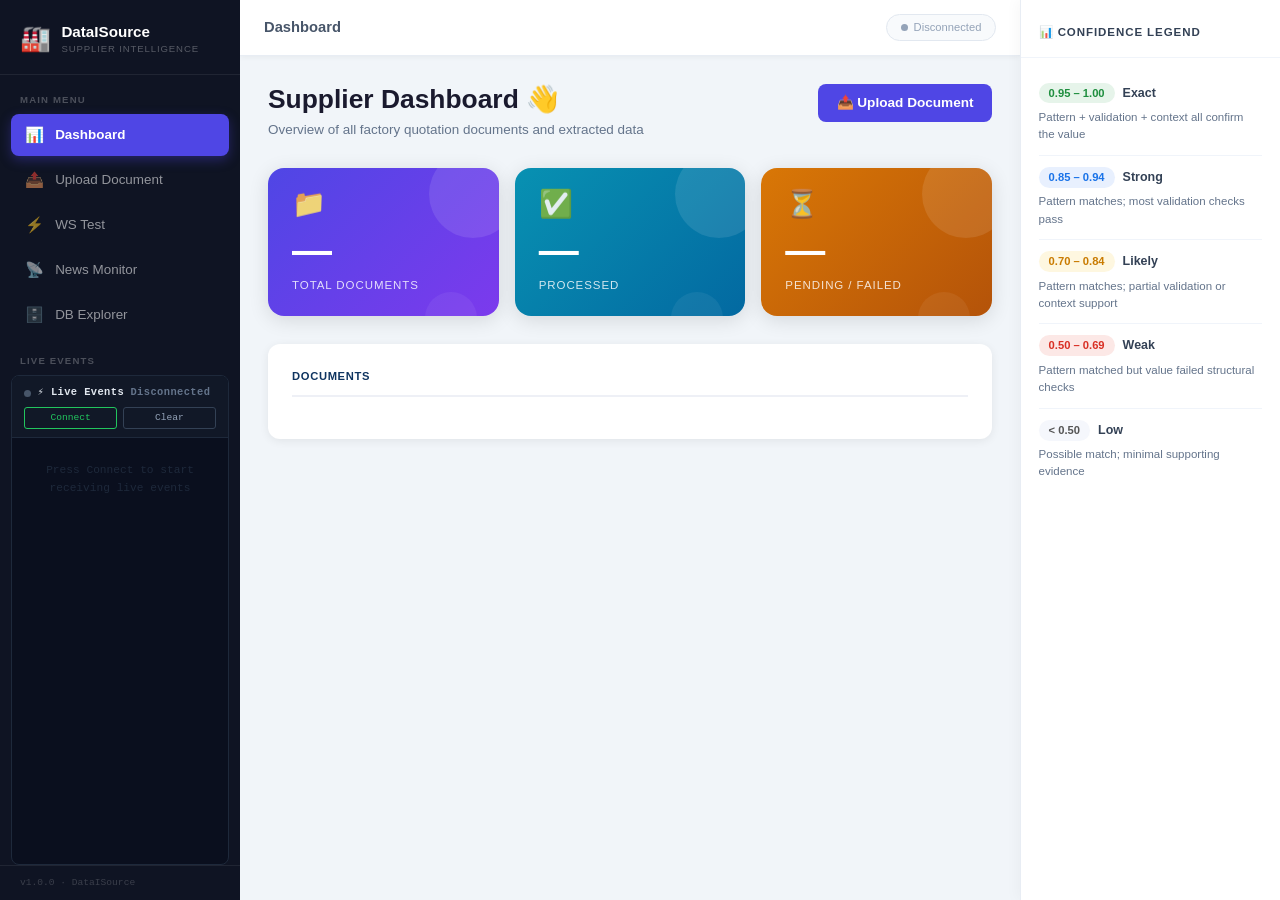
==== static/index.html @ 25caef08 "Initial commit: FastAPI backend platform takehome" ====
<!DOCTYPE html>
<html lang="en">
<head>
  <meta charset="UTF-8">
  <meta name="viewport" content="width=device-width, initial-scale=1.0">
  <title>DataISource — Supplier Intelligence Platform</title>
  <!-- Bootstrap 5 CSS -->
  <link href="https://cdn.jsdelivr.net/npm/bootstrap@5.0.2/dist/css/bootstrap.min.css" rel="stylesheet">
  <!-- App CSS — helpers.css first (defines all CSS variables) -->
  <link rel="stylesheet" href="css/helpers.css">
  <link rel="stylesheet" href="css/toast.css">
  <link rel="stylesheet" href="css/index.css">
  <link rel="stylesheet" href="css/components.css">
  <link rel="stylesheet" href="css/upload.css">
  <link rel="stylesheet" href="css/utilities.css">
</head>
<body>

  <!-- ─── Sidebar ─── -->
  <aside class="app-sidebar" id="appSidebar">

    <div class="sidebar-brand-wrap">
      <a class="sidebar-brand" href="#" onclick="showDashboardView(); return false;">
        <span class="sidebar-brand-icon">🏭</span>
        <div>
          <span class="sidebar-brand-name">DataISource</span>
          <span class="sidebar-brand-sub">Supplier Intelligence</span>
        </div>
      </a>
    </div>

    <div class="sidebar-section-label">Main Menu</div>
    <nav class="sidebar-nav">
      <button class="sidebar-nav-item active" id="navBtnDashboard" onclick="showDashboardView()">
        <span class="nav-item-icon">📊</span>
        <span class="nav-item-label">Dashboard</span>
      </button>
      <button class="sidebar-nav-item" id="navBtnUpload" onclick="showUploadView()">
        <span class="nav-item-icon">📤</span>
        <span class="nav-item-label">Upload Document</span>
      </button>
      <button class="sidebar-nav-item" id="navBtnWsTest" onclick="showWsTestView()">
        <span class="nav-item-icon">⚡</span>
        <span class="nav-item-label">WS Test</span>
      </button>
      <button class="sidebar-nav-item" id="navBtnNews" onclick="showNewsView()">
        <span class="nav-item-icon">📡</span>
        <span class="nav-item-label">News Monitor</span>
      </button>
      <button class="sidebar-nav-item" id="navBtnTables" onclick="showTablesView()">
        <span class="nav-item-icon">🗄️</span>
        <span class="nav-item-label">DB Explorer</span>
      </button>
    </nav>

    <div class="sidebar-section-label">Live Events</div>
    <!-- WS Panel loads here -->
    <div id="wsPanelPartial" class="sidebar-ws-wrap"></div>

    <div class="sidebar-footer">v1.0.0 · DataISource</div>
  </aside>

  <!-- Mobile overlay -->
  <div class="sidebar-overlay" id="sidebarOverlay" onclick="closeSidebar()"></div>

  <!-- ─── Right Sidebar — Confidence Legend ─── -->
  <aside class="right-sidebar" id="rightSidebar">
    <div class="right-sidebar-header">
      <span class="right-sidebar-title">📊 Confidence Legend</span>
    </div>
    <div class="right-sidebar-body">
      <div id="confidenceLegendPartial"></div>
    </div>
  </aside>

  <!-- ─── Main Area ─── -->
  <div class="main-area">

    <!-- Top bar -->
    <header class="top-bar">
      <button class="sidebar-toggle-btn" onclick="toggleSidebar()" aria-label="Toggle sidebar">☰</button>
      <div class="top-bar-brand">
        <span>🏭</span><span>DataISource</span>
      </div>
      <div class="top-bar-title" id="topBarTitle">Dashboard</div>
      <div class="top-bar-actions">
        <span class="ws-status-badge">
          <span class="ws-nav-dot" id="wsNavDot"></span>
          <span class="ws-badge-text" id="wsNavText">Disconnected</span>
        </span>
      </div>
    </header>

    <!-- Page content -->
    <main id="mainContent">
      <div class="content-wrap">
        <div id="dashboardViewPartial"></div>
        <div id="uploadViewPartial"></div>
        <div id="wsTestViewPartial"></div>
        <div id="newsViewPartial"></div>
        <div id="tablesViewPartial"></div>
      </div>
    </main>

  </div>

  <!-- Bootstrap JS -->
  <script src="https://cdn.jsdelivr.net/npm/@popperjs/core@2.9.2/dist/umd/popper.min.js"></script>
  <script src="https://cdn.jsdelivr.net/npm/bootstrap@5.0.2/dist/js/bootstrap.min.js"></script>

  <!-- App Scripts (correct load order) -->
  <script src="js/toast.js"></script>
  <script src="js/constants.js"></script>
  <script src="js/api.js"></script>
  <script src="js/utils.js"></script>
  <script src="js/renderers.js"></script>
  <script src="js/view-switcher.js"></script>
  <script src="js/ws-panel.js"></script>
  <script src="js/ws-test.js"></script>
  <script src="js/upload.js"></script>
  <script src="js/home.js"></script>
  <script src="js/news.js"></script>
  <script src="js/tables.js"></script>
  <script src="js/main.js"></script>
</body>
</html>
---- static/css/helpers.css ----
@charset "UTF-8";
/*
 * ENTERPRISE DESIGN SYSTEM - CSS FOUNDATIONS
 * Single source of truth for design tokens, typography,
 * spacing, colours, shadows, and utility classes.
 *
 * Load order: FIRST (before all other app CSS files)
 */

/* ==========================================================
   1. DESIGN TOKENS - CSS Custom Properties
   ========================================================== */
:root {
  /* --- Primary Brand Palette --- */
  --clr-primary:        #0f3460;
  --clr-primary-dark:   #16213e;
  --clr-primary-light:  #1a4b8a;
  --clr-primary-faint:  #eef3ff;
  --clr-primary-muted:  rgba(15, 52, 96, 0.08);

  /* Legacy aliases (backwards compatibility) */
  --brand:      #0f3460;
  --brand-dark: #16213e;

  /* --- Semantic Colours --- */
  --clr-success:    #1e8e3e;
  --clr-success-bg: #e6f4ea;
  --clr-warning:    #c97b00;
  --clr-warning-bg: #fef7e0;
  --clr-danger:     #d93025;
  --clr-danger-bg:  #fce8e6;
  --clr-info:       #1a73e8;
  --clr-info-bg:    #e8f0fe;
  --clr-neutral:    #555555;
  --clr-neutral-bg: #f0f2f7;

  /* --- Surfaces --- */
  --surface-app:    #f0f2f7;
  --surface-card:   #ffffff;
  --surface-subtle: #f5f7fc;
  --surface-muted:  #fafbfc;
  --surface-active: #eef3ff;

  /* --- Text --- */
  --txt-primary:   #1a1a2e;
  --txt-secondary: #555555;
  --txt-muted:     #888888;
  --txt-hint:      #aaaaaa;
  --txt-faint:     #bbbbbb;

  /* --- Borders --- */
  --border-faint:   #f0f2f7;
  --border-light:   #eef0f6;
  --border-default: #d0d7e0;
  --border-strong:  #c5cfe0;

  /* --- Typography --- */
  --font-sans: -apple-system, BlinkMacSystemFont, "Segoe UI", Roboto, "Helvetica Neue", Arial, sans-serif;
  --font-mono: SFMono-Regular, "SF Mono", Consolas, "Liberation Mono", Menlo, monospace;

  --fz-2xs:  0.65rem;
  --fz-xs:   0.7rem;
  --fz-sm:   0.78rem;
  --fz-md:   0.85rem;
  --fz-base: 1rem;
  --fz-lg:   1.15rem;
  --fz-xl:   1.35rem;
  --fz-2xl:  1.6rem;
  --fz-3xl:  2rem;
  --fz-4xl:  2.4rem;

  --fw-normal:   400;
  --fw-medium:   500;
  --fw-semibold: 600;
  --fw-bold:     700;

  --lh-tight:   1.2;
  --lh-normal:  1.5;
  --lh-relaxed: 1.65;

  --ls-tight:  -0.01em;
  --ls-wide:    0.05em;
  --ls-wider:   0.07em;

  /* --- Spacing Scale (4px base unit) --- */
  --sp-1:  0.25rem;
  --sp-2:  0.5rem;
  --sp-3:  0.75rem;
  --sp-4:  1rem;
  --sp-5:  1.25rem;
  --sp-6:  1.5rem;
  --sp-8:  2rem;
  --sp-10: 2.5rem;
  --sp-12: 3rem;

  /* --- Border Radius --- */
  --radius-xs:   3px;
  --radius-sm:   6px;
  --radius-md:   8px;
  --radius-lg:   12px;
  --radius-xl:   16px;
  --radius-pill: 20px;

  /* --- Box Shadows --- */
  --shadow-xs: 0 1px 3px  rgba(0, 0, 0, 0.05);
  --shadow-sm: 0 2px 6px  rgba(0, 0, 0, 0.06);
  --shadow-md: 0 2px 10px rgba(0, 0, 0, 0.07);
  --shadow-lg: 0 4px 18px rgba(0, 0, 0, 0.12);
  --shadow-xl: 0 8px 32px rgba(0, 0, 0, 0.16);

  /* --- Transitions --- */
  --ease-fast: all 0.12s ease;
  --ease-base: all 0.2s  ease;
  --ease-slow: all 0.3s  ease;

  /* --- Layout Dimensions --- */
  --navbar-h:    56px;
  --footer-h:    44px;
  --sidebar-w:   260px;
  --content-max: 1080px;
}

/* ==========================================================
   2. GLOBAL BASE RESET (supplements Bootstrap Reboot)
   ========================================================== */
*, *::before, *::after { box-sizing: border-box; }

html { scroll-behavior: smooth; }

/* Normalise headings: Bootstrap sets fw:500, we use bold */
h1, h2, h3, h4, h5, h6 {
  font-weight: 700;
  line-height: 1.2;
  color: #1a1a2e;
  margin-top: 0;
}

/* Remove blue focus ring on buttons when not keyboard-navigating */
button:focus:not(:focus-visible) { outline: none; }

/* ==========================================================
   3. TYPOGRAPHY UTILITIES
   ========================================================== */
.text-2xs  { font-size: 0.65rem  !important; }
.text-xs   { font-size: 0.7rem   !important; }
.text-sm   { font-size: 0.78rem  !important; }
.text-md   { font-size: 0.85rem  !important; }
.text-base { font-size: 1rem     !important; }
.text-lg   { font-size: 1.15rem  !important; }
.text-mono { font-family: SFMono-Regular, Consolas, monospace !important; }

.fw-400  { font-weight: 400 !important; }
.fw-500  { font-weight: 500 !important; }
.fw-600  { font-weight: 600 !important; }
.fw-700  { font-weight: 700 !important; }

.text-upper    { text-transform: uppercase   !important; }
.text-left     { text-align: left            !important; }
.text-center   { text-align: center          !important; }
.text-nowrap   { white-space: nowrap         !important; }
.text-truncate {
  overflow: hidden        !important;
  text-overflow: ellipsis !important;
  white-space: nowrap     !important;
}
.text-break-all { word-break: break-all !important; }

/* ==========================================================
   4. COLOUR UTILITIES
   ========================================================== */
.text-brand   { color: #0f3460 !important; }
.text-muted   { color: #888888 !important; }
.text-subtle  { color: #555555 !important; }
.text-hint    { color: #aaaaaa !important; }
.text-faint   { color: #bbbbbb !important; }
.text-success { color: #1e8e3e !important; }
.text-danger  { color: #d93025 !important; }
.text-warning { color: #c97b00 !important; }
.text-info    { color: #1a73e8 !important; }

/* ==========================================================
   5. FLEXBOX LAYOUT UTILITIES
   ========================================================== */
.flex         { display: flex !important; }
.flex-col     { display: flex !important; flex-direction: column !important; }
.flex-center  { display: flex !important; align-items: center !important; }
.flex-between {
  display: flex !important;
  align-items: center !important;
  justify-content: space-between !important;
}
.flex-wrap     { flex-wrap: wrap   !important; }
.flex-1        { flex: 1           !important; }
.flex-shrink-0 { flex-shrink: 0   !important; }

.gap-xs { gap: 0.25rem !important; }
.gap-sm { gap: 0.5rem  !important; }
.gap-md { gap: 0.75rem !important; }
.gap-lg { gap: 1rem    !important; }

/* ==========================================================
   6. SPACING UTILITIES
   ========================================================== */
.mt-xs { margin-top: 0.25rem !important; }
.mt-sm { margin-top: 0.5rem  !important; }
.mt-md { margin-top: 1rem    !important; }
.mt-lg { margin-top: 1.5rem  !important; }

.mb-xs { margin-bottom: 0.25rem !important; }
.mb-sm { margin-bottom: 0.5rem  !important; }
.mb-md { margin-bottom: 1rem    !important; }
.mb-0  { margin-bottom: 0       !important; }

.p-0 { padding: 0 !important; }

/* ==========================================================
   7. DISPLAY & DIMENSION UTILITIES
   ========================================================== */
.hidden          { display: none    !important; }
.block           { display: block   !important; }
.inline          { display: inline  !important; }
.w-full          { width: 100%      !important; }
.w-auto          { width: auto      !important; }
.overflow-hidden { overflow: hidden !important; }
.cursor-pointer  { cursor: pointer  !important; }
---- static/css/toast.css ----
/*
 * TOAST NOTIFICATIONS
 *
 * Bootstrap 5 ships its own .toast component that sets opacity:0 and
 * display:none on ALL .toast elements.  We override those rules here
 * with higher specificity + !important so our notifications always show.
 *
 * Class names deliberately match the original utils.js so browser-cached
 * versions of that file continue to work without any rename needed.
 */

/* ── Container ─────────────────────────────────────────── */
.toast-container {
  position: fixed !important;
  bottom: 1.5rem !important;
  right:  1.5rem !important;
  z-index: 99999 !important;
  display: flex !important;
  flex-direction: column;
  gap: 0.5rem;
  max-width: 380px;
  width: calc(100vw - 3rem);
  pointer-events: none;
}

/* ── Override Bootstrap's .toast hiding rules ──────────── */
/*  Bootstrap: .toast { opacity:0 }
    Bootstrap: .toast:not(.showing):not(.show) { display:none }
    Both are beaten here with specificity + !important           */
.toast-container > .toast {
  display: flex !important;
  opacity: 1 !important;
  visibility: visible !important;
}

/* ── Base toast styling ─────────────────────────────────── */
.toast-container .toast {
  align-items: flex-start;
  gap: 0.6rem;
  padding: 0.8rem 1rem;
  border-radius: 10px !important;
  background: #ffffff !important;
  box-shadow: 0 4px 24px rgba(0,0,0,0.16), 0 0 0 1px rgba(0,0,0,0.07) !important;
  font-size: 0.84rem;
  line-height: 1.45;
  color: #1a1a2e;
  pointer-events: all;
  width: auto !important;
  max-width: 100% !important;
  border: none !important;
  animation: app-toast-in 0.22s ease forwards;
}
.toast-container .toast.removing {
  animation: app-toast-out 0.22s ease forwards !important;
  opacity: 0 !important;
}

/* ── Variants ───────────────────────────────────────────── */
.toast-container .toast.info    { border-left: 3px solid #1a73e8 !important; }
.toast-container .toast.success { border-left: 3px solid #1e8e3e !important; }
.toast-container .toast.error   { border-left: 3px solid #d93025 !important; }
.toast-container .toast.confirm {
  border-left: 3px solid #c97b00 !important;
  flex-direction: column;
}

/* ── Icon ───────────────────────────────────────────────── */
.toast-icon {
  font-size: 0.95rem;
  flex-shrink: 0;
  margin-top: 2px;
  font-weight: 700;
}
.toast.info    .toast-icon { color: #1a73e8; }
.toast.success .toast-icon { color: #1e8e3e; }
.toast.error   .toast-icon { color: #d93025; }
.toast.confirm .toast-icon { color: #c97b00; }

/* ── Message ────────────────────────────────────────────── */
.toast-msg { flex: 1; }

/* ── Close button ───────────────────────────────────────── */
.toast-close {
  background: none;
  border: none;
  cursor: pointer;
  color: #aaaaaa;
  padding: 0;
  font-size: 0.75rem;
  line-height: 1;
  flex-shrink: 0;
  transition: color 0.15s;
}
.toast-close:hover { color: #555555; }

/* ── Confirm layout ─────────────────────────────────────── */
.toast-top {
  display: flex;
  align-items: flex-start;
  gap: 0.6rem;
}
.toast-actions {
  display: flex;
  justify-content: flex-end;
  gap: 0.5rem;
  margin-top: 0.7rem;
}
.toast-btn {
  padding: 0.3rem 0.9rem;
  border-radius: 6px;
  font-size: 0.78rem;
  font-weight: 600;
  cursor: pointer;
  border: none;
  transition: all 0.15s;
}
.toast-btn-cancel        { background: #f0f2f7; color: #555555; }
.toast-btn-cancel:hover  { background: #dde1ea; }
.toast-btn-confirm       { background: #d93025; color: #ffffff; }
.toast-btn-confirm:hover { background: #b52419; }

/* ── Animations ─────────────────────────────────────────── */
@keyframes app-toast-in {
  from { opacity: 0; transform: translateY(14px); }
  to   { opacity: 1; transform: translateY(0);    }
}
@keyframes app-toast-out {
  from { opacity: 1; transform: translateY(0);    }
  to   { opacity: 0; transform: translateY(8px);  }
}
---- static/css/index.css ----
/*
 * ══════════════════════════════════════════════════════════════
 *  APP LAYOUT — Sidebar, Top-bar, Main area, Stats, Table, Detail
 *
 *  Depends on: helpers.css (CSS variables must be loaded first)
 * ══════════════════════════════════════════════════════════════
 */

/* ────────────────────────────────────────────────────────────
   1. BASE
──────────────────────────────────────────────────────────── */
body {
  font-family: var(--font-sans, -apple-system, BlinkMacSystemFont, "Segoe UI", Roboto, Arial, sans-serif);
  background: #f1f5f9;
  color: var(--txt-primary, #1a1a2e);
  min-height: 100vh;
  margin: 0;
  overflow-x: hidden;
}

/* ────────────────────────────────────────────────────────────
   2. SIDEBAR
──────────────────────────────────────────────────────────── */
.app-sidebar {
  position: fixed;
  top: 0; left: 0; bottom: 0;
  width: 240px;
  background: #0f1423;
  display: flex;
  flex-direction: column;
  z-index: 1040;
  transition: transform 0.3s cubic-bezier(0.4, 0, 0.2, 1);
  overflow: hidden;
}

/* Brand */
.sidebar-brand-wrap {
  padding: 1.35rem 1.25rem 1.1rem;
  border-bottom: 1px solid rgba(255,255,255,0.07);
  flex-shrink: 0;
}
.sidebar-brand {
  display: flex; align-items: center; gap: 0.65rem;
  text-decoration: none;
}
.sidebar-brand-icon { font-size: 1.55rem; line-height: 1; }
.sidebar-brand-name { font-size: 0.95rem; font-weight: 700; color: #fff; display: block; line-height: 1.3; }
.sidebar-brand-sub  { font-size: 0.6rem; color: rgba(255,255,255,0.3); text-transform: uppercase; letter-spacing: 0.09em; display: block; margin-top: 1px; }

/* Section labels */
.sidebar-section-label {
  font-size: 0.6rem; font-weight: 700; letter-spacing: 0.12em;
  color: rgba(255,255,255,0.25); text-transform: uppercase;
  padding: 1.1rem 1.25rem 0.4rem;
  flex-shrink: 0;
}

/* Nav */
.sidebar-nav {
  display: flex; flex-direction: column; gap: 0.15rem;
  padding: 0 0.7rem;
  flex-shrink: 0;
}

.sidebar-nav-item {
  display: flex; align-items: center; gap: 0.7rem;
  width: 100%; padding: 0.62rem 0.85rem;
  background: transparent; border: none;
  border-radius: 8px; cursor: pointer;
  font-size: 0.84rem; font-weight: 500; color: rgba(255,255,255,0.55);
  transition: all 0.15s ease;
  text-align: left; white-space: nowrap;
}
.sidebar-nav-item:hover { background: rgba(255,255,255,0.07); color: rgba(255,255,255,0.9); }
.sidebar-nav-item.active {
  background: #4f46e5;
  color: #fff; font-weight: 600;
  box-shadow: 0 4px 12px rgba(79,70,229,0.35);
}
.sidebar-nav-item.active:hover { background: #4338ca; }

.nav-item-icon  { font-size: 0.95rem; flex-shrink: 0; width: 1.2rem; text-align: center; }
.nav-item-label { flex: 1; }

/* WS section wrapper */
.sidebar-ws-wrap {
  flex: 1;
  display: flex; flex-direction: column;
  min-height: 0;
  overflow: hidden;
  padding: 0 0.7rem;
}

/* Sidebar version footer */
.sidebar-footer {
  padding: 0.6rem 1.25rem;
  border-top: 1px solid rgba(255,255,255,0.07);
  flex-shrink: 0;
  font-size: 0.6rem; color: rgba(255,255,255,0.18);
  font-family: var(--font-mono, monospace);
}

/* ────────────────────────────────────────────────────────────
   3. RIGHT SIDEBAR — Confidence Legend
──────────────────────────────────────────────────────────── */
.right-sidebar {
  position: fixed;
  top: 0; right: 0; bottom: 0;
  width: 260px;
  background: #ffffff;
  border-left: 1px solid #e8edf4;
  box-shadow: -2px 0 14px rgba(0,0,0,0.04);
  display: flex; flex-direction: column;
  z-index: 1030;
  overflow: hidden;
}

.right-sidebar-header {
  padding: 1.2rem 1.1rem 0.85rem;
  border-bottom: 1px solid #f0f4fa;
  flex-shrink: 0;
}
.right-sidebar-title {
  font-size: 0.72rem; font-weight: 700; letter-spacing: 0.08em;
  text-transform: uppercase; color: #334155;
}

.right-sidebar-body {
  flex: 1; overflow-y: auto;
  padding: 0.85rem 1.1rem;
}

/* Scrollbar styling for right sidebar */
.right-sidebar-body::-webkit-scrollbar { width: 4px; }
.right-sidebar-body::-webkit-scrollbar-track { background: transparent; }
.right-sidebar-body::-webkit-scrollbar-thumb { background: #e2e8f0; border-radius: 4px; }

/* ────────────────────────────────────────────────────────────
   3b. MOBILE SIDEBAR OVERLAY
──────────────────────────────────────────────────────────── */
.sidebar-overlay {
  display: none;
  position: fixed; inset: 0;
  background: rgba(0,0,0,0.5);
  z-index: 1039;
  backdrop-filter: blur(2px);
}
.sidebar-overlay.active { display: block; }

/* ────────────────────────────────────────────────────────────
   4. MAIN AREA
──────────────────────────────────────────────────────────── */
.main-area {
  margin-left: 240px;
  margin-right: 260px;
  min-height: 100vh;
  display: flex; flex-direction: column;
  transition: margin-left 0.3s cubic-bezier(0.4, 0, 0.2, 1),
              margin-right 0.3s cubic-bezier(0.4, 0, 0.2, 1);
}

/* ────────────────────────────────────────────────────────────
   5. TOP BAR
──────────────────────────────────────────────────────────── */
.top-bar {
  position: sticky; top: 0;
  height: 56px;
  background: #ffffff;
  border-bottom: 1px solid #e8edf4;
  display: flex; align-items: center;
  padding: 0 1.5rem; gap: 1rem;
  z-index: 100;
  box-shadow: 0 1px 6px rgba(0,0,0,0.05);
  flex-shrink: 0;
}

.sidebar-toggle-btn {
  background: none; border: none; cursor: pointer;
  font-size: 1.15rem; color: #64748b;
  padding: 0.3rem 0.4rem; border-radius: 6px;
  transition: background 0.15s; line-height: 1;
  display: none; align-items: center;
}
.sidebar-toggle-btn:hover { background: #f1f5f9; }

.top-bar-brand {
  display: none;
  align-items: center; gap: 0.45rem;
  font-weight: 700; color: #0f3460; font-size: 1rem;
}

.top-bar-title {
  font-size: 0.92rem; font-weight: 600; color: #475569;
}

.top-bar-actions { margin-left: auto; display: flex; align-items: center; gap: 0.75rem; }

.ws-status-badge {
  display: inline-flex; align-items: center; gap: 0.35rem;
  padding: 0.28rem 0.85rem;
  background: #f8fafc; border: 1px solid #e2e8f0;
  border-radius: 20px; white-space: nowrap;
}
.ws-badge-text { font-size: 0.7rem; color: #94a3b8; text-transform: capitalize; }

.ws-nav-dot {
  width: 7px; height: 7px; border-radius: 50%;
  background: #94a3b8; flex-shrink: 0;
  transition: background 0.2s ease;
}
.ws-nav-dot.connected  { background: #22c55e; box-shadow: 0 0 5px rgba(34,197,94,0.6); }
.ws-nav-dot.connecting { background: #f59e0b; animation: ws-pulse 1s infinite; }

/* ────────────────────────────────────────────────────────────
   6. PAGE CONTENT
──────────────────────────────────────────────────────────── */
#mainContent {
  flex: 1;
  padding: 1.75rem;
}
.content-wrap { max-width: 1080px; margin: 0 auto; }

/* ────────────────────────────────────────────────────────────
   7. PAGE GREETING (dashboard header)
──────────────────────────────────────────────────────────── */
.page-greeting {
  display: flex; align-items: flex-start; justify-content: space-between;
  flex-wrap: wrap; gap: 1rem;
  margin-bottom: 1.75rem;
}
.greeting-title {
  font-size: 1.65rem; font-weight: 700; color: #1a1a2e;
  margin: 0 0 0.25rem; line-height: 1.2;
}
.greeting-sub {
  font-size: 0.84rem; color: #64748b; margin: 0;
}

/* ────────────────────────────────────────────────────────────
   8. STATS ROW — Gradient cards
──────────────────────────────────────────────────────────── */
.stats-row {
  display: grid;
  grid-template-columns: repeat(3, 1fr);
  gap: 1rem;
  margin-bottom: 1.75rem;
}

.stat-card {
  border-radius: 16px;
  padding: 1.4rem 1.5rem;
  color: #fff;
  position: relative; overflow: hidden;
  box-shadow: 0 4px 20px rgba(0,0,0,0.12);
  transition: transform 0.2s ease, box-shadow 0.2s ease;
}
.stat-card:hover { transform: translateY(-3px); box-shadow: 0 8px 28px rgba(0,0,0,0.18); }

/* Decorative circles */
.stat-card::after {
  content: '';
  position: absolute; top: -18px; right: -18px;
  width: 88px; height: 88px;
  background: rgba(255,255,255,0.1);
  border-radius: 50%;
}
.stat-card::before {
  content: '';
  position: absolute; bottom: -28px; right: 22px;
  width: 52px; height: 52px;
  background: rgba(255,255,255,0.06);
  border-radius: 50%;
}

.stat-card-total     { background: linear-gradient(135deg, #4f46e5 0%, #7c3aed 100%); }
.stat-card-processed { background: linear-gradient(135deg, #0891b2 0%, #0369a1 100%); }
.stat-card-pending   { background: linear-gradient(135deg, #d97706 0%, #b45309 100%); }

.stat-icon-row {
  display: flex; align-items: center; justify-content: space-between;
  margin-bottom: 0.8rem;
}
.stat-icon { font-size: 1.7rem; line-height: 1; opacity: 0.9; }

.stat-value {
  font-size: 2.5rem; font-weight: 700; line-height: 1;
  margin: 0 0 0.4rem;
  position: relative; z-index: 1;
}
.stat-label {
  font-size: 0.72rem; opacity: 0.82;
  text-transform: uppercase; letter-spacing: 0.08em;
  position: relative; z-index: 1;
}

/* ────────────────────────────────────────────────────────────
   9. PAGE HEADER (upload view / generic)
──────────────────────────────────────────────────────────── */
.page-header {
  background: var(--surface-card, #ffffff);
  border-radius: var(--radius-lg, 12px);
  box-shadow: var(--shadow-md, 0 2px 10px rgba(0,0,0,0.07));
  border-left: 4px solid #4f46e5;
  padding: 1.1rem 1.4rem;
  margin-bottom: 1.5rem;
  display: flex; align-items: center; justify-content: space-between;
  gap: var(--sp-4, 1rem); flex-wrap: wrap;
}
.page-header-info { flex: 1; min-width: 0; }
.page-title {
  font-size: 1.35rem !important; font-weight: 700 !important;
  color: #0f3460 !important; margin: 0 0 .15rem !important;
  line-height: 1.2; display: block;
}
.page-subtitle {
  font-size: var(--fz-md, 0.85rem); color: var(--txt-muted, #888888); margin: 0;
}

/* Page header CTA buttons */
.btn-primary-action {
  display: inline-flex; align-items: center; gap: var(--sp-1, 0.25rem);
  background: #4f46e5; color: #fff;
  border: none; border-radius: var(--radius-md, 8px); padding: .55rem 1.15rem;
  font-size: var(--fz-md, 0.85rem); font-weight: var(--fw-semibold, 600); cursor: pointer;
  transition: background 0.2s ease; white-space: nowrap; flex-shrink: 0;
}
.btn-primary-action:hover { background: #4338ca; }

.btn-outline-action {
  display: inline-flex; align-items: center; gap: var(--sp-1, 0.25rem);
  background: transparent; color: var(--clr-primary, #0f3460);
  border: 1.5px solid var(--clr-primary, #0f3460); border-radius: var(--radius-md, 8px); padding: .55rem 1.15rem;
  font-size: var(--fz-md, 0.85rem); font-weight: var(--fw-semibold, 600); cursor: pointer;
  transition: all 0.2s ease; white-space: nowrap; flex-shrink: 0;
}
.btn-outline-action:hover { background: var(--clr-primary, #0f3460); color: #fff; }

/* ────────────────────────────────────────────────────────────
   10. DOCUMENTS TABLE
──────────────────────────────────────────────────────────── */
.doc-table {
  width: 100%; border-collapse: collapse; font-size: var(--fz-md, 0.85rem);
}
.doc-table th {
  text-align: left; font-size: var(--fz-xs, 0.7rem); text-transform: uppercase;
  letter-spacing: var(--ls-wide, 0.05em); color: var(--txt-muted, #888888);
  padding: .7rem 1.1rem; border-bottom: 2px solid var(--border-light, #eef0f6);
  background: var(--surface-muted, #fafbfc); white-space: nowrap;
}
.doc-table td {
  padding: .75rem 1.1rem; border-bottom: 1px solid var(--border-faint, #f0f2f7); vertical-align: middle;
}
.doc-table tr:last-child td   { border-bottom: none; }
.doc-table tbody tr           { cursor: pointer; transition: background 0.12s ease; }
.doc-table tbody tr:hover     { background: var(--surface-subtle, #f5f7fc); }
.doc-table tbody tr.active    { background: #eef3ff; }
.doc-table .col-file          { font-weight: var(--fw-semibold, 600); color: var(--txt-primary, #1a1a2e); max-width: 280px; }
.doc-table .col-file span     { display: block; overflow: hidden; text-overflow: ellipsis; white-space: nowrap; }
.doc-table .col-date          { color: var(--txt-muted, #888888); font-size: var(--fz-sm, 0.78rem); white-space: nowrap; }
.doc-table .col-actions       { white-space: nowrap; }
.doc-table .col-actions button{ margin-left: var(--sp-1, 0.25rem); }

@media (max-width: 576px) {
  .doc-table .col-date,
  .doc-table th:nth-child(4) { display: none; }
}

/* ────────────────────────────────────────────────────────────
   11. EMPTY STATE
──────────────────────────────────────────────────────────── */
.empty-state {
  text-align: center; padding: 4rem 1rem;
  color: var(--txt-faint, #bbbbbb); font-size: var(--fz-md, 0.85rem);
}
.empty-state .empty-icon {
  font-size: 3rem; margin-bottom: var(--sp-3, 0.75rem); display: block;
}
.link {
  color: var(--clr-primary, #0f3460); cursor: pointer; text-decoration: underline;
  transition: color 0.12s ease;
}
.link:hover { color: var(--clr-primary-dark, #16213e); }

/* ────────────────────────────────────────────────────────────
   12. ACTION ICON BUTTONS
──────────────────────────────────────────────────────────── */
.btn-icon {
  background: none; border: none; cursor: pointer;
  padding: .3rem .45rem; border-radius: var(--radius-sm, 6px);
  font-size: .9rem; transition: background 0.12s ease; color: var(--txt-secondary, #555555);
}
.btn-icon:hover          { background: var(--border-faint, #f0f2f7); }
.btn-icon.btn-view:hover { background: var(--clr-info-bg, #e8f0fe);   color: var(--clr-info, #1a73e8); }
.btn-icon.btn-del:hover  { background: var(--clr-danger-bg, #fce8e6); color: var(--clr-danger, #d93025); }

/* ────────────────────────────────────────────────────────────
   13. DETAIL PANEL
──────────────────────────────────────────────────────────── */
#detailPanel-dashboard { border-top: 3px solid #4f46e5 !important; }

.detail-close {
  background: none; border: none; cursor: pointer;
  font-size: .9rem; color: var(--txt-muted, #888888); padding: .2rem var(--sp-2, 0.5rem);
  border-radius: var(--radius-sm, 6px); transition: background 0.12s ease;
}
.detail-close:hover { background: var(--border-faint, #f0f2f7); color: var(--txt-primary, #1a1a2e); }

.detail-section-title {
  font-size: var(--fz-xs, 0.7rem); font-weight: var(--fw-bold, 700); text-transform: uppercase;
  letter-spacing: var(--ls-wide, 0.05em); color: var(--clr-primary, #0f3460);
  margin: 1.2rem 0 .6rem; padding-bottom: .4rem;
  border-bottom: 1px solid var(--border-light, #eef0f6);
}
.detail-section-title:first-of-type { margin-top: 0; }

/* ────────────────────────────────────────────────────────────
   14. KEYFRAMES
──────────────────────────────────────────────────────────── */
@keyframes ws-pulse { 0%,100%{opacity:1} 50%{opacity:.4} }

/* ────────────────────────────────────────────────────────────
   15. RESPONSIVE
──────────────────────────────────────────────────────────── */
@media (max-width: 768px) {
  .app-sidebar        { transform: translateX(-240px); }
  .app-sidebar.mobile-open { transform: translateX(0); }
  .sidebar-toggle-btn { display: inline-flex; }
  .top-bar-brand      { display: flex; }
  .top-bar-title      { display: none; }
  #mainContent        { padding: 1rem; }
  .page-greeting      { margin-bottom: 1.25rem; }
  .greeting-title     { font-size: 1.3rem; }
}

@media (max-width: 1100px) {
  .right-sidebar { display: none; }
  .main-area     { margin-right: 0; }
}

@media (max-width: 576px) {
  .stats-row { grid-template-columns: 1fr; }
}

/* When WS Test view is active, hide the legend sidebar (irrelevant there) */
body.view-ws-test .right-sidebar { display: none; }
body.view-ws-test .main-area     { margin-right: 0; }
---- static/css/components.css ----
/*
 * ══════════════════════════════════════════════════════════════
 *  COMPONENT LIBRARY — Reusable UI Components
 *
 *  Includes: cards, buttons, badges, meta-grid, keywords,
 *  commercial notes, upload zone, WS panel, confidence legend.
 *
 *  Depends on: helpers.css (CSS variables must be defined first)
 * ══════════════════════════════════════════════════════════════
 */

/* ────────────────────────────────────────────────────────────
   1. CARDS
   Note: .card and .card-title are used by JS renderers
   (buildEntityCards, renderDoc etc.) — do NOT rename.
──────────────────────────────────────────────────────────── */
.card {
  background: var(--surface-card, #ffffff) !important;
  border-radius: var(--radius-lg, 12px) !important;
  box-shadow: var(--shadow-md, 0 2px 10px rgba(0,0,0,0.07)) !important;
  border: none !important;
  padding: var(--sp-6, 1.5rem);
  margin-bottom: var(--sp-6, 1.5rem);
}
.card-title {
  font-size: var(--fz-xs, 0.7rem);
  font-weight: var(--fw-bold, 700);
  text-transform: uppercase;
  letter-spacing: .06em;
  color: var(--clr-primary, #0f3460);
  border-bottom: 2px solid var(--border-light, #eef0f6);
  padding-bottom: .65rem;
  margin-bottom: 1.1rem;
  display: flex; align-items: center; gap: var(--sp-2, 0.5rem);
}
.card-title .count {
  font-size: var(--fz-sm); font-weight: var(--fw-medium);
  color: var(--txt-muted); text-transform: none; letter-spacing: 0;
}

/* Section count badge (inline in card-title) */
.count {
  font-size: var(--fz-sm); color: var(--txt-muted);
  font-weight: var(--fw-medium);
}

/* ────────────────────────────────────────────────────────────
   2. BUTTONS
──────────────────────────────────────────────────────────── */

/* Primary full-width button (upload form) */
.btn {
  display: block;
  margin-top: var(--sp-4, 1rem); width: 100%;
  padding: .85rem; background: var(--clr-primary, #0f3460); color: #fff;
  border: none; border-radius: var(--radius-md, 8px); font-size: var(--fz-base, 1rem);
  font-weight: var(--fw-semibold, 600); cursor: pointer; transition: background var(--ease-base, all 0.2s ease);
  text-align: center; line-height: 1.4;
}
.btn:hover:not(:disabled) { background: var(--clr-primary-dark, #16213e); }
.btn:disabled { background: var(--border-default, #d0d7e0); color: var(--txt-muted, #888888); cursor: not-allowed; }

/* Danger / destructive (outline style) */
.btn-danger {
  margin-top: 0; width: auto; padding: .38rem .9rem;
  background: var(--surface-card); color: var(--clr-danger);
  border: 1.5px solid var(--clr-danger); border-radius: var(--radius-md);
  font-size: var(--fz-sm); font-weight: var(--fw-semibold); cursor: pointer;
  transition: var(--ease-base);
}
.btn-danger:hover { background: var(--clr-danger); color: #fff; }

/* Outline variant (shared) */
.btn-outline {
  padding: .45rem var(--sp-4);
  border: 1.5px solid var(--clr-primary); color: var(--clr-primary);
  border-radius: var(--radius-md); font-size: var(--fz-md); font-weight: var(--fw-semibold);
  cursor: pointer; background: transparent; transition: var(--ease-base);
  text-decoration: none; display: inline-flex; align-items: center; gap: var(--sp-1);
}
.btn-outline:hover { background: var(--clr-primary); color: #fff; }

/* Small filled button */
.btn-sm {
  padding: .45rem var(--sp-4); background: var(--clr-primary); color: #fff;
  border: none; border-radius: var(--radius-md); font-size: var(--fz-md);
  font-weight: var(--fw-semibold); cursor: pointer; transition: background var(--ease-base);
  text-decoration: none; display: inline-flex; align-items: center; gap: var(--sp-1);
}
.btn-sm:hover { background: var(--clr-primary-dark); }

/* ────────────────────────────────────────────────────────────
   3. BADGES
   Used by typeBadge() in utils.js — do NOT rename.
──────────────────────────────────────────────────────────── */
.badge {
  display: inline-block; padding: 3px 10px;
  border-radius: var(--radius-pill, 20px); font-size: var(--fz-xs, 0.7rem); font-weight: var(--fw-semibold, 600);
  line-height: 1.4;
}
.badge-blue   { background: var(--clr-info-bg, #e8f0fe);    color: var(--clr-info, #1a73e8); }
.badge-green  { background: var(--clr-success-bg, #e6f4ea); color: var(--clr-success, #1e8e3e); }
.badge-yellow { background: var(--clr-warning-bg, #fef7e0); color: var(--clr-warning, #c97b00); }
.badge-red    { background: var(--clr-danger-bg, #fce8e6);  color: var(--clr-danger, #d93025); }
.badge-gray   { background: var(--surface-subtle, #f5f7fc); color: var(--txt-secondary, #555555); }

/* Pill tag (view labels) */
.pill {
  font-size: var(--fz-xs); font-weight: var(--fw-semibold);
  background: var(--clr-primary); color: #fff;
  padding: 3px 10px; border-radius: var(--radius-pill);
}

/* ────────────────────────────────────────────────────────────
   4. META GRID
   Used by metaItem() in utils.js — do NOT rename.
──────────────────────────────────────────────────────────── */
.meta-grid {
  display: grid;
  grid-template-columns: repeat(auto-fill, minmax(210px, 1fr));
  gap: var(--sp-3);
}
.meta-item {
  background: var(--surface-subtle, #f5f7fc); border-radius: var(--radius-md, 8px); padding: .7rem var(--sp-4, 1rem);
  border: 1px solid var(--border-faint, #f0f2f7);
}
.meta-item label {
  display: block; font-size: var(--fz-xs, 0.7rem); text-transform: uppercase;
  letter-spacing: var(--ls-wide, 0.05em); color: var(--txt-muted, #888888); margin-bottom: 4px;
}
.meta-item .val {
  font-size: var(--fz-md, 0.85rem); font-weight: var(--fw-semibold, 600);
  color: var(--txt-primary, #1a1a2e); word-break: break-all;
}
.meta-item .conf { font-size: var(--fz-2xs, 0.65rem); color: var(--txt-hint, #aaaaaa); margin-top: 4px; }

/* ────────────────────────────────────────────────────────────
   5. KEYWORDS CHIP CLOUD
   Used by renderKeywords() — do NOT rename.
──────────────────────────────────────────────────────────── */
.kw-cloud { display: flex; flex-wrap: wrap; gap: var(--sp-2); }
.kw-chip {
  display: inline-flex; align-items: center; gap: var(--sp-1, 0.25rem);
  background: var(--clr-info-bg, #e8f0fe); border-radius: var(--radius-pill, 20px);
  padding: .32rem .85rem; cursor: default;
  transition: background var(--ease-fast, all 0.12s ease);
  border: 1px solid transparent;
}
.kw-chip:hover { background: #d0e1fd; border-color: var(--clr-info, #1a73e8); }
.kw-text  { font-size: var(--fz-md, 0.85rem); font-weight: var(--fw-semibold, 600); color: var(--clr-primary, #0f3460); }
.kw-score { font-size: var(--fz-2xs, 0.65rem); font-weight: var(--fw-medium, 500); color: var(--clr-info, #1a73e8); }

/* ────────────────────────────────────────────────────────────
   6. COMMERCIAL NOTES
   Used by renderCommercial() — do NOT rename.
──────────────────────────────────────────────────────────── */
.note-list {
  list-style: none;
  border-left: 3px solid var(--clr-primary);
  padding: 0 0 0 var(--sp-4); margin: 0;
}
.note-point {
  padding: .45rem 0; font-size: var(--fz-md); color: var(--txt-primary);
  border-bottom: 1px solid var(--border-faint);
  line-height: var(--lh-normal);
}
.note-point:last-child  { border-bottom: none; }
.note-point::before     { content: "•"; color: var(--clr-primary); font-weight: var(--fw-bold); margin-right: var(--sp-2); }

/* Generic empty state used by JS renderers */
.empty {
  text-align: center; color: var(--txt-faint);
  padding: var(--sp-6); font-size: var(--fz-md); line-height: var(--lh-relaxed);
}

/* ────────────────────────────────────────────────────────────
   7. FILE UPLOAD ZONE
──────────────────────────────────────────────────────────── */
.drop-zone {
  border: 2px dashed var(--border-strong);
  border-radius: var(--radius-lg);
  padding: var(--sp-10) var(--sp-8);
  text-align: center; cursor: pointer;
  transition: border-color var(--ease-base), background var(--ease-base);
  background: var(--surface-card);
}
.drop-zone:hover,
.drop-zone.dragover {
  border-color: var(--clr-primary); background: var(--clr-primary-faint);
}
.drop-zone input { display: none; }
.drop-zone .icon { font-size: 3rem; margin-bottom: var(--sp-2); line-height: 1; display: block; }
.drop-zone p     { color: var(--txt-secondary); font-size: var(--fz-md); margin: 0 0 .3rem; }
.drop-zone .fname {
  margin-top: var(--sp-3); font-weight: var(--fw-semibold);
  color: var(--clr-primary); font-size: var(--fz-md);
}

/* ────────────────────────────────────────────────────────────
   8. WEBSOCKET LIVE EVENTS — inline in sidebar
──────────────────────────────────────────────────────────── */
.sidebar-ws-panel {
  display: flex; flex-direction: column;
  background: #0a0f1e;
  border-radius: 8px;
  border: 1px solid #1e293b;
  overflow: hidden;
  min-height: 0;
  flex: 1;
  font-family: var(--font-mono, SFMono-Regular, Consolas, monospace);
}

/* Panel header */
.ws-panel-header {
  padding: .6rem .75rem .5rem;
  background: #111827; border-bottom: 1px solid #1e293b; flex-shrink: 0;
}
.ws-title {
  display: flex; align-items: center; gap: .4rem;
  font-size: var(--fz-2xs, 0.65rem); font-weight: var(--fw-bold, 700); color: #e2e8f0;
  letter-spacing: .04em; margin-bottom: .4rem;
}
.ws-panel-controls { display: flex; gap: .35rem; }

/* Connection dot */
.ws-dot { width: 7px; height: 7px; border-radius: 50%; background: #475569; flex-shrink: 0; }
.ws-dot.connected  { background: #22c55e; box-shadow: 0 0 5px rgba(34,197,94,0.7); }
.ws-dot.connecting { background: #f59e0b; animation: ws-pulse 1s infinite; }

.ws-status-text           { font-size: var(--fz-2xs, 0.65rem); color: #64748b; text-transform: capitalize; }
.ws-status-text.connected { color: #22c55e; }

/* Panel control buttons */
.ws-btn {
  flex: 1; padding: .18rem .35rem;
  border: 1px solid #334155; background: transparent;
  color: #94a3b8; border-radius: var(--radius-xs, 3px); font-size: .6rem;
  cursor: pointer; transition: all 0.12s ease; text-align: center;
}
.ws-btn:hover                { background: #334155; color: #e2e8f0; }
.ws-btn.ws-btn-connect       { border-color: #22c55e; color: #22c55e; }
.ws-btn.ws-btn-connect:hover { background: rgba(34,197,94,.12); }
.ws-btn.ws-btn-danger        { border-color: #ef4444; color: #ef4444; }
.ws-btn.ws-btn-danger:hover  { background: rgba(239,68,68,.12); }

/* Event stream */
.ws-events {
  flex: 1; overflow-y: auto; padding: .25rem .5rem;
  display: flex; flex-direction: column;
}
.ws-event { padding: .25rem 0; border-bottom: 1px solid #111827; font-size: var(--fz-2xs, 0.65rem); }
.ws-event:last-child { border-bottom: none; }
.ws-event-head { display: flex; align-items: baseline; gap: .3rem; margin-bottom: 1px; }
.ws-ts     { color: #334155; font-size: .57rem; flex-shrink: 0; }
.ws-type   { font-weight: var(--fw-bold, 700); }

/* Event type colours */
.ws-type.doc-progress   { color: #f59e0b; }
.ws-type.doc-completed  { color: #22c55e; }
.ws-type.doc-deleted    { color: #ef4444; }
.ws-type.doc-failed     { color: #ef4444; }
.ws-type.alert-detected { color: #a78bfa; }
.ws-type.record-created { color: #34d399; }
.ws-type.ws-opened      { color: #38bdf8; }
.ws-type.ws-closed      { color: #64748b; }

.ws-payload { color: #475569; font-size: .57rem; white-space: nowrap; overflow: hidden; text-overflow: ellipsis; }
.ws-empty   { color: #1e293b; font-size: var(--fz-xs, 0.7rem); text-align: center; padding: 1.2rem .4rem; line-height: 1.6; }

/* ────────────────────────────────────────────────────────────
   9. CONFIDENCE SCORE LEGEND — compact right-sidebar format
──────────────────────────────────────────────────────────── */
.legend-list {
  display: flex; flex-direction: column; gap: 0;
}

.legend-item {
  padding: 0.7rem 0;
  border-bottom: 1px solid #f0f4fa;
}
.legend-item:last-child { border-bottom: none; }

.legend-item-head {
  display: flex; align-items: center; gap: 0.5rem;
  margin-bottom: 0.35rem; flex-wrap: wrap;
}

.legend-label {
  font-size: 0.78rem; color: #334155; font-weight: 600;
}

.legend-desc {
  font-size: 0.72rem; color: #64748b; margin: 0;
  line-height: 1.5;
}

/* Legacy table-based legend (kept for backwards compat) */
.confidence-legend { margin-top: var(--sp-8); }

.legend-table {
  width: 100%; border-collapse: collapse; font-size: var(--fz-md);
}
.legend-table th {
  text-align: left; font-size: var(--fz-xs); text-transform: uppercase;
  letter-spacing: var(--ls-wide); color: var(--txt-muted); padding: .45rem .75rem;
  border-bottom: 2px solid var(--border-light); background: var(--surface-muted);
}
.legend-table td {
  padding: .55rem .75rem; border-bottom: 1px solid var(--border-faint); vertical-align: middle;
}
.legend-table tr:last-child td  { border-bottom: none; }
.legend-table td:last-child     { color: var(--txt-secondary); font-size: var(--fz-md); }
.legend-table td:nth-child(2)   { font-weight: var(--fw-semibold); white-space: nowrap; }

/* Confidence score badges */
.conf-badge {
  display: inline-block; padding: 2px 10px; border-radius: var(--radius-pill);
  font-size: var(--fz-xs); font-weight: var(--fw-bold); white-space: nowrap;
}
.conf-exact  { background: var(--clr-success-bg, #e6f4ea); color: var(--clr-success, #1e8e3e); }
.conf-strong { background: var(--clr-info-bg, #e8f0fe);    color: var(--clr-info, #1a73e8); }
.conf-likely { background: var(--clr-warning-bg, #fef7e0); color: var(--clr-warning, #c97b00); }
.conf-weak   { background: var(--clr-danger-bg, #fce8e6);  color: var(--clr-danger, #d93025); }
.conf-low    { background: var(--surface-subtle, #f5f7fc);  color: var(--txt-secondary, #555555); }

/* ────────────────────────────────────────────────────────────
   10. RESPONSIVE TABLE WRAPPER (used by confidence legend)
──────────────────────────────────────────────────────────── */
.table-responsive { overflow-x: auto; }

/* ────────────────────────────────────────────────────────────
   11. WEBSOCKET TEST PAGE
──────────────────────────────────────────────────────────── */
.wst-layout {
  display: grid;
  grid-template-columns: 360px 1fr;
  gap: 1.5rem;
  align-items: start;
}

.wst-compose-col { display: flex; flex-direction: column; }

/* Connection row inside the status card */
.wst-conn-row {
  display: flex; align-items: center; gap: 0.6rem;
  margin-bottom: 0.6rem;
}
.wst-conn-label {
  flex: 1; font-size: 0.84rem; color: #475569;
  font-weight: 500; text-transform: capitalize;
}
.wst-conn-btn {
  padding: 0.32rem 0.85rem;
  background: transparent; color: #0f3460;
  border: 1.5px solid #0f3460; border-radius: 6px;
  font-size: 0.78rem; font-weight: 600; cursor: pointer;
  transition: all 0.15s ease; white-space: nowrap;
}
.wst-conn-btn:hover               { background: #0f3460; color: #fff; }
.wst-conn-btn-danger              { border-color: #d93025; color: #d93025; }
.wst-conn-btn-danger:hover        { background: #d93025; color: #fff; }
.wst-conn-url {
  font-family: var(--font-mono, monospace);
  font-size: 0.7rem; color: #94a3b8;
  background: #f8fafc; border: 1px solid #e2e8f0;
  border-radius: 4px; padding: 0.3rem 0.6rem;
  word-break: break-all;
}

/* Textarea */
.wst-input {
  width: 100%; padding: 0.65rem 0.85rem;
  border: 1.5px solid #e2e8f0; border-radius: 8px;
  font-size: 0.84rem; font-family: var(--font-mono, monospace);
  resize: vertical; background: #f8fafc; color: #1a1a2e;
  min-height: 100px; box-sizing: border-box;
  transition: border-color 0.15s ease;
}
.wst-input:focus { border-color: #4f46e5; outline: none; background: #fff; }

.wst-send-row { display: flex; align-items: center; margin-top: 0.85rem; }

/* Message log */
.wst-log-col { min-width: 0; }

.wst-log {
  overflow-y: auto; max-height: 520px; min-height: 200px;
  display: flex; flex-direction: column;
}
.wst-log-empty {
  text-align: center; color: #94a3b8;
  font-size: 0.8rem; padding: 3rem 1rem; line-height: 1.6;
}
.wst-log-row {
  display: grid;
  grid-template-columns: auto 1fr;
  grid-template-rows: auto auto;
  gap: 0.15rem 0.6rem;
  padding: 0.55rem 0;
  border-bottom: 1px solid #f1f5f9;
}
.wst-log-row:last-child { border-bottom: none; }

.wst-log-dir {
  grid-row: 1; grid-column: 1;
  align-self: center; white-space: nowrap;
  font-size: 0.62rem; font-weight: 700;
  font-family: var(--font-mono, monospace);
  padding: 0.18rem 0.45rem; border-radius: 4px;
}
.wst-sent .wst-log-dir { background: #e8f0fe; color: #1a73e8; }
.wst-recv .wst-log-dir { background: #e6f4ea; color: #1e8e3e; }

.wst-log-ts {
  grid-row: 1; grid-column: 2;
  align-self: center;
  font-size: 0.65rem; color: #94a3b8;
  font-family: var(--font-mono, monospace);
}
.wst-log-body {
  grid-row: 2; grid-column: 1 / -1;
  margin: 0; font-size: 0.75rem;
  font-family: var(--font-mono, monospace);
  color: #334155; background: #f8fafc;
  border: 1px solid #f0f4fa; border-radius: 4px;
  padding: 0.4rem 0.6rem;
  white-space: pre-wrap; word-break: break-all;
  max-height: 140px; overflow-y: auto;
}

@media (max-width: 900px) {
  .wst-layout { grid-template-columns: 1fr; }
  .wst-log    { max-height: 320px; }
}

/* ────────────────────────────────────────────────────────────
   12. NEWS ALERT CARDS
──────────────────────────────────────────────────────────── */
.news-alert-card {
  padding: 1rem 1.1rem;
  border: 1px solid var(--border-light, #eef0f6);
  border-radius: var(--radius-md, 8px);
  margin-bottom: 0.6rem;
  cursor: pointer;
  background: var(--surface-card, #fff);
  transition: border-color 0.15s ease, box-shadow 0.15s ease, background 0.15s ease;
}
.news-alert-card:last-child { margin-bottom: 0; }
.news-alert-card:hover {
  border-color: var(--clr-primary-light, #1a4b8a);
  box-shadow: var(--shadow-sm, 0 2px 6px rgba(0,0,0,0.06));
}
.news-alert-selected {
  background: var(--clr-primary-faint, #eef3ff) !important;
  border-color: #4f46e5 !important;
  box-shadow: 0 0 0 2px rgba(79,70,229,0.18) !important;
}
.news-alert-new {
  background: #f0fdf4 !important;
  border-color: #22c55e !important;
  box-shadow: 0 0 0 2px rgba(34,197,94,0.18) !important;
  transition: background 0.6s ease, border-color 0.6s ease, box-shadow 0.6s ease;
}

.news-card-top {
  display: flex;
  align-items: center;
  justify-content: space-between;
  gap: 0.5rem;
  margin-bottom: 0.45rem;
  flex-wrap: wrap;
}
.news-card-meta {
  display: flex;
  align-items: center;
  gap: 0.4rem;
  flex-wrap: wrap;
}

.news-title {
  display: block;
  font-size: 0.9rem;
  font-weight: 600;
  color: var(--txt-primary, #1a1a2e);
  text-decoration: none;
  line-height: 1.4;
  margin-bottom: 0.55rem;
  transition: color 0.12s ease;
}
.news-title:hover { color: #4f46e5; text-decoration: underline; }

.news-card-footer {
  display: flex;
  align-items: center;
  justify-content: space-between;
  gap: 0.5rem;
  flex-wrap: wrap;
}
.news-terms-wrap {
  display: flex;
  align-items: center;
  gap: 0.35rem;
  flex-wrap: wrap;
}
.news-terms-label {
  font-size: 0.7rem;
  font-weight: 600;
  text-transform: uppercase;
  letter-spacing: 0.05em;
  color: var(--txt-muted, #888);
}
.news-term-chip {
  display: inline-block;
  background: #ede9fe;
  color: #6d28d9;
  border-radius: var(--radius-pill, 20px);
  padding: 2px 10px;
  font-size: 0.72rem;
  font-weight: 600;
}
.news-domain-badge {
  display: inline-block;
  background: var(--surface-subtle, #f5f7fc);
  border: 1px solid var(--border-default, #d0d7e0);
  color: var(--txt-secondary, #555);
  border-radius: var(--radius-xs, 3px);
  padding: 1px 7px;
  font-size: 0.68rem;
  font-family: var(--font-mono, monospace);
}
.news-country {
  font-size: 0.72rem;
  color: var(--txt-muted, #888);
}
.news-date {
  font-size: 0.72rem;
  color: var(--txt-muted, #888);
  white-space: nowrap;
  flex-shrink: 0;
}
.news-detected-at {
  font-size: 0.68rem;
  color: var(--txt-hint, #aaa);
  white-space: nowrap;
  flex-shrink: 0;
}
.news-social-img {
  max-width: 100%;
  border-radius: var(--radius-md, 8px);
  margin-top: 0.5rem;
  max-height: 220px;
  object-fit: cover;
  border: 1px solid var(--border-light, #eef0f6);
}

/* ────────────────────────────────────────────────────────────
   13. DATABASE EXPLORER — tables-view
──────────────────────────────────────────────────────────── */
.tables-tab-list {
  display: flex;
  flex-wrap: wrap;
  gap: 0.4rem;
}

.tables-tab-btn {
  display: inline-flex;
  align-items: center;
  gap: 0.35rem;
  padding: 0.32rem 0.85rem;
  border: 1.5px solid var(--border-default, #d0d7e0);
  border-radius: var(--radius-pill, 20px);
  background: var(--surface-card, #fff);
  color: var(--txt-secondary, #555);
  font-size: var(--fz-sm, 0.8rem);
  font-weight: var(--fw-semibold, 600);
  cursor: pointer;
  transition: all 0.15s ease;
  white-space: nowrap;
}
.tables-tab-btn:hover {
  border-color: var(--clr-primary, #0f3460);
  color: var(--clr-primary, #0f3460);
}
.tables-tab-btn.active {
  background: var(--clr-primary, #0f3460);
  color: #fff;
  border-color: var(--clr-primary, #0f3460);
}
.tables-tab-name { text-transform: capitalize; }
.tables-tab-count {
  font-size: var(--fz-xs, 0.7rem);
  padding: 1px 7px;
  border-radius: var(--radius-pill, 20px);
}
.tables-tab-btn:not(.active) .tables-tab-count {
  background: var(--surface-subtle, #f5f7fc);
  color: var(--txt-muted, #888);
}
.tables-tab-btn.active .tables-tab-count {
  background: rgba(255,255,255,0.22);
  color: #fff;
}

.tables-grid-scroll {
  overflow: auto;
  max-height: 540px;
  border: 1px solid var(--border-light, #eef0f6);
  border-radius: var(--radius-md, 8px);
}

.tables-data-table {
  width: 100%;
  border-collapse: collapse;
  font-size: 0.78rem;
}
.tables-data-table thead th {
  position: sticky;
  top: 0;
  background: var(--surface-muted, #fafbfc);
  font-size: var(--fz-xs, 0.7rem);
  font-weight: var(--fw-bold, 700);
  text-transform: uppercase;
  letter-spacing: 0.05em;
  color: var(--txt-muted, #888);
  padding: 0.5rem 0.85rem;
  border-bottom: 2px solid var(--border-light, #eef0f6);
  white-space: nowrap;
  z-index: 1;
}
.tables-data-table tbody td {
  padding: 0.42rem 0.85rem;
  color: var(--txt-primary, #1a1a2e);
  border-bottom: 1px solid var(--border-faint, #f0f2f7);
  font-family: var(--font-mono, monospace);
  font-size: 0.73rem;
  max-width: 320px;
  overflow: hidden;
  text-overflow: ellipsis;
  white-space: nowrap;
}
.tables-data-table tbody tr:last-child td { border-bottom: none; }
.tables-data-table tbody tr:hover td { background: var(--surface-subtle, #f5f7fc); }
.tables-null {
  color: var(--txt-hint, #aaa);
  font-style: italic;
  font-size: 0.7rem;
}

.tables-th-action,
.tables-td-action {
  width: 36px;
  text-align: center;
  padding: 0 0.4rem !important;
}

.tables-row-del-btn {
  display: inline-flex;
  align-items: center;
  justify-content: center;
  width: 22px; height: 22px;
  border: none;
  border-radius: 4px;
  background: transparent;
  color: var(--txt-hint, #aaa);
  font-size: 0.7rem;
  cursor: pointer;
  transition: background 0.12s ease, color 0.12s ease;
  line-height: 1;
}
.tables-row-del-btn:hover {
  background: var(--clr-danger-bg, #fce8e6);
  color: var(--clr-danger, #d93025);
}
---- static/css/upload.css ----
/*
 * upload.css — upload-specific overrides
 * Toast notification styles have moved to toast.css
 */
---- static/css/utilities.css ----
/*
 * ══════════════════════════════════════════════════════════════
 *  UTILITIES — Additional responsive and layout helpers
 *
 *  Note: Core utility classes (flex, text, spacing, color) live
 *  in helpers.css. This file previously duplicated the toast
 *  notification system; that content now lives exclusively in
 *  upload.css. Only additive, non-overlapping helpers belong here.
 * ══════════════════════════════════════════════════════════════
 */

/* ────────────────────────────────────────────────────────────
   Responsive visibility helpers
──────────────────────────────────────────────────────────── */
@media (max-width: 575px) {
  .hide-xs { display: none !important; }
}
@media (min-width: 576px) and (max-width: 767px) {
  .hide-sm { display: none !important; }
}
@media (max-width: 767px) {
  .hide-mobile { display: none !important; }
}
@media (min-width: 768px) {
  .hide-desktop { display: none !important; }
}

/* ────────────────────────────────────────────────────────────
   Scroll padding — prevents fixed navbar from covering anchors
──────────────────────────────────────────────────────────── */
[id] {
  scroll-margin-top: calc(var(--navbar-h) + 1rem);
}
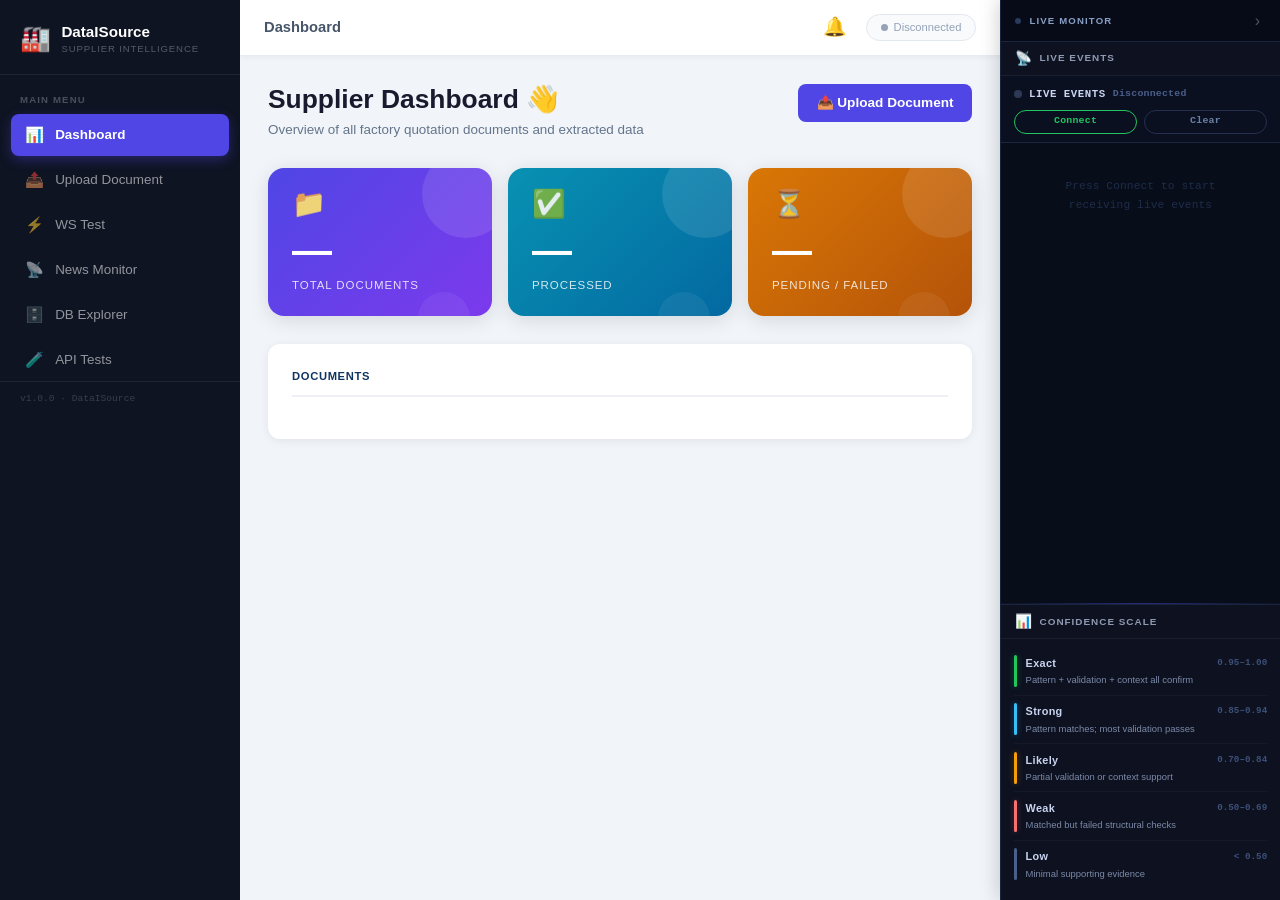
==== commit e09fab4f: "feat: Implement API Test Runner UI and WebSocket event logging - Added a new API Test Runner view wi" ====
--- a/static/index.html
+++ b/static/index.html
@@ -51,11 +51,11 @@
         <span class="nav-item-icon">🗄️</span>
         <span class="nav-item-label">DB Explorer</span>
       </button>
+      <button class="sidebar-nav-item" id="navBtnApiTest" onclick="showApiTestView()">
+        <span class="nav-item-icon">🧪</span>
+        <span class="nav-item-label">API Tests</span>
+      </button>
     </nav>
-
-    <div class="sidebar-section-label">Live Events</div>
-    <!-- WS Panel loads here -->
-    <div id="wsPanelPartial" class="sidebar-ws-wrap"></div>
 
     <div class="sidebar-footer">v1.0.0 · DataISource</div>
   </aside>
@@ -63,15 +63,8 @@
   <!-- Mobile overlay -->
   <div class="sidebar-overlay" id="sidebarOverlay" onclick="closeSidebar()"></div>
 
-  <!-- ─── Right Sidebar — Confidence Legend ─── -->
-  <aside class="right-sidebar" id="rightSidebar">
-    <div class="right-sidebar-header">
-      <span class="right-sidebar-title">📊 Confidence Legend</span>
-    </div>
-    <div class="right-sidebar-body">
-      <div id="confidenceLegendPartial"></div>
-    </div>
-  </aside>
+  <!-- ─── Right Sidebar — loaded from partial ─── -->
+  <div id="rightSidebarPartial"></div>
 
   <!-- ─── Main Area ─── -->
   <div class="main-area">
@@ -84,6 +77,10 @@
       </div>
       <div class="top-bar-title" id="topBarTitle">Dashboard</div>
       <div class="top-bar-actions">
+        <button class="notif-bell-btn" id="notifBellBtn" onclick="showNewsView(); clearNotifBadge();" title="News alerts">
+          🔔
+          <span class="notif-badge" id="notifBadge" hidden>0</span>
+        </button>
         <span class="ws-status-badge">
           <span class="ws-nav-dot" id="wsNavDot"></span>
           <span class="ws-badge-text" id="wsNavText">Disconnected</span>
@@ -99,6 +96,7 @@
         <div id="wsTestViewPartial"></div>
         <div id="newsViewPartial"></div>
         <div id="tablesViewPartial"></div>
+        <div id="apiTestViewPartial"></div>
       </div>
     </main>
 
@@ -108,19 +106,8 @@
   <script src="https://cdn.jsdelivr.net/npm/@popperjs/core@2.9.2/dist/umd/popper.min.js"></script>
   <script src="https://cdn.jsdelivr.net/npm/bootstrap@5.0.2/dist/js/bootstrap.min.js"></script>
 
-  <!-- App Scripts (correct load order) -->
-  <script src="js/toast.js"></script>
-  <script src="js/constants.js"></script>
-  <script src="js/api.js"></script>
-  <script src="js/utils.js"></script>
-  <script src="js/renderers.js"></script>
-  <script src="js/view-switcher.js"></script>
-  <script src="js/ws-panel.js"></script>
-  <script src="js/ws-test.js"></script>
-  <script src="js/upload.js"></script>
-  <script src="js/home.js"></script>
-  <script src="js/news.js"></script>
-  <script src="js/tables.js"></script>
-  <script src="js/main.js"></script>
+  <!-- App Scripts -->
+  <script src="js/index.js"></script>
+  <script type="module" src="js/api/index.js"></script>
 </body>
 </html>
--- a/static/css/index.css
+++ b/static/css/index.css
@@ -82,15 +82,6 @@
 .nav-item-icon  { font-size: 0.95rem; flex-shrink: 0; width: 1.2rem; text-align: center; }
 .nav-item-label { flex: 1; }
 
-/* WS section wrapper */
-.sidebar-ws-wrap {
-  flex: 1;
-  display: flex; flex-direction: column;
-  min-height: 0;
-  overflow: hidden;
-  padding: 0 0.7rem;
-}
-
 /* Sidebar version footer */
 .sidebar-footer {
   padding: 0.6rem 1.25rem;
@@ -101,39 +92,125 @@
 }
 
 /* ────────────────────────────────────────────────────────────
-   3. RIGHT SIDEBAR — Confidence Legend
+   3. RIGHT SIDEBAR — Live Events + Confidence Legend
 ──────────────────────────────────────────────────────────── */
 .right-sidebar {
   position: fixed;
   top: 0; right: 0; bottom: 0;
-  width: 260px;
-  background: #ffffff;
-  border-left: 1px solid #e8edf4;
-  box-shadow: -2px 0 14px rgba(0,0,0,0.04);
+  width: 280px;
+  background: #0d1120;
+  border-left: 1px solid #1a2540;
+  box-shadow: -2px 0 18px rgba(0,0,0,0.18);
   display: flex; flex-direction: column;
   z-index: 1030;
   overflow: hidden;
 }
 
-.right-sidebar-header {
-  padding: 1.2rem 1.1rem 0.85rem;
-  border-bottom: 1px solid #f0f4fa;
-  flex-shrink: 0;
-}
-.right-sidebar-title {
-  font-size: 0.72rem; font-weight: 700; letter-spacing: 0.08em;
-  text-transform: uppercase; color: #334155;
-}
-
-.right-sidebar-body {
-  flex: 1; overflow-y: auto;
-  padding: 0.85rem 1.1rem;
-}
-
-/* Scrollbar styling for right sidebar */
-.right-sidebar-body::-webkit-scrollbar { width: 4px; }
-.right-sidebar-body::-webkit-scrollbar-track { background: transparent; }
-.right-sidebar-body::-webkit-scrollbar-thumb { background: #e2e8f0; border-radius: 4px; }
+/* ── Right sidebar topbar ── */
+.rs-topbar {
+  display: flex; align-items: center; justify-content: space-between;
+  padding: 0.65rem 0.9rem 0.6rem;
+  background: #070b18;
+  border-bottom: 1px solid #1a2540;
+  flex-shrink: 0;
+}
+.rs-topbar-brand {
+  display: flex; align-items: center; gap: 0.5rem;
+}
+.rs-topbar-dot {
+  width: 6px; height: 6px; border-radius: 50%;
+  background: #2a3a5a; transition: background 0.3s, box-shadow 0.3s;
+}
+.rs-topbar-dot.connected { background: #22c55e; box-shadow: 0 0 5px rgba(34,197,94,0.65); }
+.rs-topbar-label {
+  font-size: 0.6rem; font-weight: 700; text-transform: uppercase;
+  letter-spacing: 0.12em; color: rgba(180,210,255,0.75);
+}
+.rs-collapse-btn {
+  background: none; border: none; cursor: pointer;
+  color: rgba(255,255,255,0.3); font-size: 1rem; line-height: 1;
+  padding: 0.15rem 0.35rem; border-radius: 4px;
+  transition: color 0.15s ease, background 0.15s ease;
+  transform: rotate(0deg); transition: transform 0.25s ease, color 0.15s;
+}
+.rs-collapse-btn:hover { color: #fff; background: rgba(255,255,255,0.08); }
+.right-sidebar.rs-collapsed .rs-collapse-btn { transform: rotate(180deg); }
+
+/* ── Accent divider ── */
+.rs-divider {
+  height: 1px;
+  background: linear-gradient(90deg, transparent 0%, #4f46e5 50%, transparent 100%);
+  flex-shrink: 0;
+  opacity: 0.45;
+}
+
+/* ── Collapsed state ── */
+.right-sidebar.rs-collapsed {
+  transform: translateX(calc(100% - 2.4rem));
+}
+.right-sidebar.rs-collapsed .rs-pane { opacity: 0; pointer-events: none; }
+
+/* ── Pane shared base ── */
+.rs-pane {
+  display: flex; flex-direction: column;
+  min-height: 0;
+}
+
+.rs-pane-hd {
+  display: flex; align-items: center; gap: 0.45rem;
+  padding: 0.6rem 0.9rem 0.55rem;
+  flex-shrink: 0;
+  border-bottom: 1px solid rgba(255,255,255,0.06);
+}
+.rs-pane-icon { font-size: 0.85rem; line-height: 1; }
+.rs-pane-title {
+  font-size: 0.62rem; font-weight: 700; letter-spacing: 0.1em;
+  text-transform: uppercase; color: rgba(200,212,240,0.7);
+}
+
+/* ── Events pane (top, dark terminal) ── */
+.rs-events-pane {
+  flex: 1;
+  min-height: 0;
+  display: flex; flex-direction: column;
+}
+.rs-events-body {
+  flex: 1; display: flex; flex-direction: column;
+  min-height: 0; overflow: hidden;
+}
+/* ws-panel partial: strip outer chrome so it blends flush into the sidebar */
+.rs-events-body .sidebar-ws-panel {
+  flex: 1;
+  border-radius: 0 !important;
+  border: none !important;
+  box-shadow: none !important;
+  background: #080d1a !important;
+}
+.rs-events-body .ws-panel-header {
+  border-radius: 0;
+  background: #0b1020 !important;
+  border-bottom-color: #1a2540;
+}
+
+/* ── Legend pane (bottom, dark themed) ── */
+.rs-legend-pane {
+  flex-shrink: 0;
+  background: #0d1120;
+  border-top: 1px solid #1a2540;
+}
+.rs-pane-hd {
+  background: #0d1120;
+}
+.rs-legend-body {
+  overflow-y: auto;
+  padding: 0.5rem 0.8rem 0.75rem;
+  background: #0d1120;
+  scrollbar-width: thin;
+  scrollbar-color: #1e2d4a transparent;
+}
+.rs-legend-body::-webkit-scrollbar       { width: 3px; }
+.rs-legend-body::-webkit-scrollbar-track { background: transparent; }
+.rs-legend-body::-webkit-scrollbar-thumb { background: #1e2d4a; border-radius: 3px; }
 
 /* ────────────────────────────────────────────────────────────
    3b. MOBILE SIDEBAR OVERLAY
@@ -152,7 +229,7 @@
 ──────────────────────────────────────────────────────────── */
 .main-area {
   margin-left: 240px;
-  margin-right: 260px;
+  margin-right: 280px;
   min-height: 100vh;
   display: flex; flex-direction: column;
   transition: margin-left 0.3s cubic-bezier(0.4, 0, 0.2, 1),
--- a/static/css/components.css
+++ b/static/css/components.css
@@ -199,73 +199,150 @@
 /* ────────────────────────────────────────────────────────────
    8. WEBSOCKET LIVE EVENTS — inline in sidebar
 ──────────────────────────────────────────────────────────── */
+@keyframes ws-pulse {
+  0%, 100% { opacity: 1; }
+  50%       { opacity: 0.35; }
+}
+@keyframes ws-row-in {
+  from { opacity: 0; transform: translateY(-4px); }
+  to   { opacity: 1; transform: translateY(0); }
+}
+
 .sidebar-ws-panel {
   display: flex; flex-direction: column;
-  background: #0a0f1e;
-  border-radius: 8px;
-  border: 1px solid #1e293b;
+  background: #080d1a;
+  border-radius: 10px;
+  border: 1px solid #1a2540;
+  box-shadow: 0 4px 24px rgba(0,0,0,0.35), inset 0 1px 0 rgba(255,255,255,0.04);
   overflow: hidden;
   min-height: 0;
   flex: 1;
   font-family: var(--font-mono, SFMono-Regular, Consolas, monospace);
+  /* Top accent stripe */
+  border-top: 2px solid #3b4fd8;
 }
 
 /* Panel header */
 .ws-panel-header {
-  padding: .6rem .75rem .5rem;
-  background: #111827; border-bottom: 1px solid #1e293b; flex-shrink: 0;
-}
+  padding: .65rem .8rem .55rem;
+  background: #0d1425;
+  border-bottom: 1px solid #1a2540;
+  flex-shrink: 0;
+}
+
 .ws-title {
-  display: flex; align-items: center; gap: .4rem;
-  font-size: var(--fz-2xs, 0.65rem); font-weight: var(--fw-bold, 700); color: #e2e8f0;
-  letter-spacing: .04em; margin-bottom: .4rem;
-}
-.ws-panel-controls { display: flex; gap: .35rem; }
+  display: flex; align-items: center; gap: .45rem;
+  font-size: .67rem; font-weight: 700; color: #c8d4f0;
+  letter-spacing: .05em; margin-bottom: .45rem;
+  text-transform: uppercase;
+}
+
+.ws-panel-controls { display: flex; gap: .4rem; }
 
 /* Connection dot */
-.ws-dot { width: 7px; height: 7px; border-radius: 50%; background: #475569; flex-shrink: 0; }
-.ws-dot.connected  { background: #22c55e; box-shadow: 0 0 5px rgba(34,197,94,0.7); }
-.ws-dot.connecting { background: #f59e0b; animation: ws-pulse 1s infinite; }
-
-.ws-status-text           { font-size: var(--fz-2xs, 0.65rem); color: #64748b; text-transform: capitalize; }
+.ws-dot {
+  width: 8px; height: 8px; border-radius: 50%;
+  background: #2d3a55; flex-shrink: 0;
+  transition: background 0.3s ease, box-shadow 0.3s ease;
+}
+.ws-dot.connected {
+  background: #22c55e;
+  box-shadow: 0 0 0 3px rgba(34,197,94,0.2), 0 0 8px rgba(34,197,94,0.5);
+}
+.ws-dot.connecting {
+  background: #f59e0b;
+  box-shadow: 0 0 0 3px rgba(245,158,11,0.2);
+  animation: ws-pulse 1.1s ease-in-out infinite;
+}
+.ws-dot.disconnected {
+  background: #ef4444;
+  box-shadow: 0 0 0 3px rgba(239,68,68,0.15);
+}
+
+.ws-status-text {
+  font-size: .62rem; color: #4a5f8a; text-transform: capitalize; letter-spacing: .02em;
+}
 .ws-status-text.connected { color: #22c55e; }
 
-/* Panel control buttons */
+/* Panel control buttons — pill style */
 .ws-btn {
-  flex: 1; padding: .18rem .35rem;
-  border: 1px solid #334155; background: transparent;
-  color: #94a3b8; border-radius: var(--radius-xs, 3px); font-size: .6rem;
-  cursor: pointer; transition: all 0.12s ease; text-align: center;
-}
-.ws-btn:hover                { background: #334155; color: #e2e8f0; }
+  flex: 1; padding: .22rem .5rem;
+  border: 1px solid #253050; background: transparent;
+  color: #6b80a8; border-radius: 20px; font-size: .62rem; font-weight: 600;
+  cursor: pointer; transition: all 0.15s ease; text-align: center; letter-spacing: .02em;
+}
+.ws-btn:hover                { background: #1a2540; color: #c8d4f0; border-color: #3b4fd8; }
 .ws-btn.ws-btn-connect       { border-color: #22c55e; color: #22c55e; }
-.ws-btn.ws-btn-connect:hover { background: rgba(34,197,94,.12); }
-.ws-btn.ws-btn-danger        { border-color: #ef4444; color: #ef4444; }
-.ws-btn.ws-btn-danger:hover  { background: rgba(239,68,68,.12); }
-
-/* Event stream */
+.ws-btn.ws-btn-connect:hover { background: rgba(34,197,94,.15); border-color: #22c55e; }
+.ws-btn.ws-btn-danger        { border-color: #ef4444; color: #f87171; }
+.ws-btn.ws-btn-danger:hover  { background: rgba(239,68,68,.15); }
+
+/* Scrollable event stream */
 .ws-events {
-  flex: 1; overflow-y: auto; padding: .25rem .5rem;
-  display: flex; flex-direction: column;
-}
-.ws-event { padding: .25rem 0; border-bottom: 1px solid #111827; font-size: var(--fz-2xs, 0.65rem); }
+  flex: 1; overflow-y: auto; padding: .3rem .55rem .4rem;
+  display: flex; flex-direction: column; gap: 0;
+  scrollbar-width: thin; scrollbar-color: #1e2d4a transparent;
+}
+.ws-events::-webkit-scrollbar       { width: 3px; }
+.ws-events::-webkit-scrollbar-track { background: transparent; }
+.ws-events::-webkit-scrollbar-thumb { background: #1e2d4a; border-radius: 3px; }
+
+/* Individual event row */
+.ws-event {
+  padding: .3rem .45rem .28rem .55rem;
+  border-bottom: 1px solid #0f1628;
+  border-left: 2px solid transparent;
+  font-size: .62rem;
+  animation: ws-row-in 0.18s ease;
+  transition: background 0.1s ease;
+}
 .ws-event:last-child { border-bottom: none; }
-.ws-event-head { display: flex; align-items: baseline; gap: .3rem; margin-bottom: 1px; }
-.ws-ts     { color: #334155; font-size: .57rem; flex-shrink: 0; }
-.ws-type   { font-weight: var(--fw-bold, 700); }
-
-/* Event type colours */
-.ws-type.doc-progress   { color: #f59e0b; }
-.ws-type.doc-completed  { color: #22c55e; }
-.ws-type.doc-deleted    { color: #ef4444; }
-.ws-type.doc-failed     { color: #ef4444; }
-.ws-type.alert-detected { color: #a78bfa; }
-.ws-type.record-created { color: #34d399; }
-.ws-type.ws-opened      { color: #38bdf8; }
-.ws-type.ws-closed      { color: #64748b; }
-
-.ws-payload { color: #475569; font-size: .57rem; white-space: nowrap; overflow: hidden; text-overflow: ellipsis; }
-.ws-empty   { color: #1e293b; font-size: var(--fz-xs, 0.7rem); text-align: center; padding: 1.2rem .4rem; line-height: 1.6; }
+.ws-event:hover      { background: rgba(59,79,216,0.07); }
+
+/* Color the left accent per event type */
+.ws-event:has(.doc-progress)   { border-left-color: #f59e0b; }
+.ws-event:has(.doc-completed)  { border-left-color: #22c55e; }
+.ws-event:has(.doc-deleted)    { border-left-color: #ef4444; }
+.ws-event:has(.doc-failed)     { border-left-color: #ef4444; }
+.ws-event:has(.alert-detected) { border-left-color: #a78bfa; }
+.ws-event:has(.record-created) { border-left-color: #34d399; }
+.ws-event:has(.ws-opened)      { border-left-color: #38bdf8; }
+.ws-event:has(.ws-closed)      { border-left-color: #4a5f8a; }
+
+.ws-event-head {
+  display: flex; align-items: center; gap: .35rem; margin-bottom: 2px; flex-wrap: nowrap;
+}
+.ws-ts { color: #2d3e60; font-size: .58rem; flex-shrink: 0; }
+
+/* Event type — pill badge */
+.ws-type {
+  display: inline-block;
+  font-weight: 700; font-size: .58rem;
+  padding: .08rem .42rem; border-radius: 20px;
+  letter-spacing: .03em; white-space: nowrap; flex-shrink: 0;
+  background: #131d35; border: 1px solid #1e2d4a;
+  color: #6b80a8;
+}
+.ws-type.doc-progress   { background: rgba(245,158,11,.12); border-color: rgba(245,158,11,.3); color: #f59e0b; }
+.ws-type.doc-completed  { background: rgba(34,197,94,.12);  border-color: rgba(34,197,94,.3);  color: #22c55e; }
+.ws-type.doc-deleted    { background: rgba(239,68,68,.12);  border-color: rgba(239,68,68,.3);  color: #f87171; }
+.ws-type.doc-failed     { background: rgba(239,68,68,.12);  border-color: rgba(239,68,68,.3);  color: #f87171; }
+.ws-type.alert-detected { background: rgba(167,139,250,.12);border-color: rgba(167,139,250,.3);color: #a78bfa; }
+.ws-type.record-created { background: rgba(52,211,153,.12); border-color: rgba(52,211,153,.3); color: #34d399; }
+.ws-type.ws-opened      { background: rgba(56,189,248,.12); border-color: rgba(56,189,248,.3); color: #38bdf8; }
+.ws-type.ws-closed      { background: rgba(74,95,138,.12);  border-color: rgba(74,95,138,.3);  color: #64748b; }
+
+.ws-payload {
+  color: #3d5078; font-size: .59rem;
+  white-space: nowrap; overflow: hidden; text-overflow: ellipsis;
+  padding-left: .05rem;
+}
+
+.ws-empty {
+  color: #1e2d4a; font-size: .7rem;
+  text-align: center; padding: 1.8rem .4rem;
+  line-height: 1.7; letter-spacing: .01em;
+}
 
 /* ────────────────────────────────────────────────────────────
    9. CONFIDENCE SCORE LEGEND — compact right-sidebar format
@@ -554,7 +631,96 @@
 }
 
 /* ────────────────────────────────────────────────────────────
-   13. DATABASE EXPLORER — tables-view
+   13. CONFIDENCE LEGEND — dark right-sidebar variant
+──────────────────────────────────────────────────────────── */
+.conf-legend-dark {
+  display: flex; flex-direction: column; gap: 0;
+}
+
+.cld-item {
+  display: flex; gap: 0.55rem; align-items: stretch;
+  padding: 0.48rem 0;
+  border-bottom: 1px solid rgba(255,255,255,0.04);
+}
+.cld-item:last-child { border-bottom: none; }
+
+.cld-bar {
+  width: 3px; border-radius: 3px; flex-shrink: 0; align-self: stretch;
+  min-height: 32px;
+}
+.cld-bar.exact  { background: #22c55e; box-shadow: 0 0 6px rgba(34,197,94,0.4); }
+.cld-bar.strong { background: #38bdf8; box-shadow: 0 0 6px rgba(56,189,248,0.35); }
+.cld-bar.likely { background: #f59e0b; box-shadow: 0 0 6px rgba(245,158,11,0.35); }
+.cld-bar.weak   { background: #f87171; box-shadow: 0 0 6px rgba(248,113,113,0.35); }
+.cld-bar.low    { background: #4a5f8a; }
+
+.cld-body { flex: 1; min-width: 0; }
+
+.cld-row {
+  display: flex; align-items: center;
+  justify-content: space-between; gap: 0.3rem;
+  margin-bottom: 2px;
+}
+.cld-name {
+  font-size: 0.68rem; font-weight: 700;
+  color: #c8d4f0; letter-spacing: 0.03em;
+  white-space: nowrap;
+}
+.cld-score {
+  font-size: 0.58rem; font-weight: 600;
+  font-family: var(--font-mono, monospace);
+  color: #3d5078; white-space: nowrap; flex-shrink: 0;
+}
+.cld-desc {
+  font-size: 0.59rem; color: #7c8ba8;
+  line-height: 1.4; margin: 0;
+  overflow-wrap: break-word; word-break: break-word;
+}
+
+/* ────────────────────────────────────────────────────────────
+   14. NOTIFICATION BELL — top bar
+──────────────────────────────────────────────────────────── */
+@keyframes notif-bell-ring {
+  0%,100% { transform: rotate(0deg); }
+  15%     { transform: rotate(18deg); }
+  30%     { transform: rotate(-16deg); }
+  45%     { transform: rotate(12deg); }
+  60%     { transform: rotate(-8deg); }
+  75%     { transform: rotate(4deg); }
+}
+
+.notif-bell-btn {
+  position: relative;
+  background: none; border: none; cursor: pointer;
+  font-size: 1.18rem; line-height: 1;
+  padding: 0.35rem 0.45rem;
+  border-radius: 8px;
+  color: #64748b;
+  transition: background 0.15s ease, color 0.15s ease;
+  display: flex; align-items: center; justify-content: center;
+}
+.notif-bell-btn:hover { background: #f0f2f7; color: #4f46e5; }
+.notif-bell-btn.notif-bell-active {
+  color: #4f46e5;
+  animation: notif-bell-ring 0.55s ease;
+}
+
+.notif-badge {
+  position: absolute;
+  top: 1px; right: 1px;
+  transform: translate(35%, -35%);
+  background: #ef4444; color: #fff;
+  font-size: 0.54rem; font-weight: 700;
+  min-width: 16px; height: 16px;
+  border-radius: 9999px;
+  display: inline-flex; align-items: center; justify-content: center;
+  padding: 0 3px; line-height: 1;
+  border: 2px solid #fff;
+  pointer-events: none;
+}
+
+/* ────────────────────────────────────────────────────────────
+   14. DATABASE EXPLORER — tables-view
 ──────────────────────────────────────────────────────────── */
 .tables-tab-list {
   display: flex;
@@ -671,3 +837,313 @@
   background: var(--clr-danger-bg, #fce8e6);
   color: var(--clr-danger, #d93025);
 }
+
+/* Clickable row hint */
+.tables-data-row {
+  cursor: pointer;
+}
+.tables-data-row:hover td {
+  background: var(--clr-primary-faint, #eef3ff) !important;
+}
+
+/* ────────────────────────────────────────────────────────────
+   15. ROW DETAIL MODAL
+──────────────────────────────────────────────────────────── */
+.trd-overlay {
+  position: fixed; inset: 0; z-index: 1050;
+  background: rgba(10, 15, 30, 0.55);
+  backdrop-filter: blur(3px);
+  display: flex; align-items: center; justify-content: center;
+  padding: 1.25rem;
+  opacity: 0; transition: opacity 0.18s ease;
+  pointer-events: none;
+}
+.trd-overlay.trd-visible {
+  opacity: 1;
+  pointer-events: all;
+}
+.trd-overlay.trd-visible .trd-modal {
+  transform: translateY(0) scale(1);
+}
+
+.trd-modal {
+  background: var(--surface-card, #fff);
+  border-radius: 14px;
+  box-shadow: 0 8px 40px rgba(0,0,0,0.18), 0 1px 0 rgba(255,255,255,0.9) inset;
+  border: 1px solid var(--border-light, #eef0f6);
+  width: 100%; max-width: 680px;
+  max-height: 82vh;
+  display: flex; flex-direction: column;
+  transform: translateY(12px) scale(0.98);
+  transition: transform 0.18s ease;
+  overflow: hidden;
+}
+
+.trd-header {
+  display: flex; align-items: center; justify-content: space-between;
+  padding: 1rem 1.25rem .85rem;
+  border-bottom: 1px solid var(--border-light, #eef0f6);
+  flex-shrink: 0;
+  background: var(--surface-muted, #fafbfc);
+}
+.trd-title {
+  font-size: 0.78rem; font-weight: 700;
+  text-transform: uppercase; letter-spacing: 0.06em;
+  color: var(--clr-primary, #0f3460);
+  font-family: var(--font-mono, monospace);
+}
+.trd-close {
+  width: 28px; height: 28px;
+  border: none; background: transparent;
+  color: var(--txt-muted, #888); font-size: 0.9rem;
+  border-radius: 6px; cursor: pointer;
+  display: flex; align-items: center; justify-content: center;
+  transition: background 0.12s ease, color 0.12s ease;
+  flex-shrink: 0;
+}
+.trd-close:hover { background: var(--clr-danger-bg, #fce8e6); color: var(--clr-danger, #d93025); }
+
+.trd-body {
+  overflow-y: auto; padding: 0.85rem 1.25rem 1.1rem;
+  display: flex; flex-direction: column; gap: 0;
+  scrollbar-width: thin; scrollbar-color: var(--border-default, #d0d7e0) transparent;
+}
+
+.trd-field {
+  display: grid;
+  grid-template-columns: 180px 1fr;
+  gap: 0 1rem;
+  padding: .55rem 0;
+  border-bottom: 1px solid var(--border-faint, #f0f2f7);
+  align-items: start;
+}
+.trd-field:last-child { border-bottom: none; }
+
+.trd-key {
+  font-size: 0.72rem; font-weight: 700;
+  text-transform: uppercase; letter-spacing: 0.05em;
+  color: var(--txt-muted, #888); padding-top: 1px;
+  font-family: var(--font-mono, monospace);
+  word-break: break-word;
+}
+.trd-val {
+  font-size: 0.8rem; color: var(--txt-primary, #1a1a2e);
+  font-family: var(--font-mono, monospace);
+  word-break: break-word; white-space: pre-wrap; line-height: 1.55;
+}
+.trd-val.trd-null  { color: var(--txt-hint, #aaa); font-style: italic; }
+.trd-val.trd-long  { background: var(--surface-subtle, #f5f7fc); border-radius: 6px; padding: .4rem .6rem; }
+
+@media (max-width: 600px) {
+  .trd-field { grid-template-columns: 1fr; gap: 0.2rem; }
+  .trd-modal { max-width: 100%; border-radius: 10px; }
+}
+
+/* ────────────────────────────────────────────────────────────
+   16. API TEST RUNNER
+──────────────────────────────────────────────────────────── */
+
+.atr-layout {
+  display: grid;
+  grid-template-columns: 1fr 380px;
+  gap: 1.5rem;
+  align-items: start;
+}
+
+/* Suite selector buttons */
+.atr-suite-grid {
+  display: flex;
+  flex-wrap: wrap;
+  gap: 0.4rem;
+  margin-bottom: 1rem;
+}
+.atr-suite-btn {
+  padding: 0.3rem 0.9rem;
+  border: 1.5px solid var(--border-default, #d0d7e0);
+  border-radius: var(--radius-pill, 20px);
+  background: var(--surface-card, #fff);
+  color: var(--txt-secondary, #555);
+  font-size: var(--fz-sm, 0.8rem);
+  font-weight: var(--fw-semibold, 600);
+  cursor: pointer;
+  transition: all 0.15s ease;
+}
+.atr-suite-btn:hover { border-color: var(--clr-primary); color: var(--clr-primary); }
+.atr-suite-btn.active {
+  background: var(--clr-primary, #0f3460);
+  color: #fff;
+  border-color: var(--clr-primary, #0f3460);
+}
+
+/* Action buttons */
+.atr-actions { display: flex; gap: 0.5rem; margin-bottom: 0.75rem; }
+
+.atr-run-btn {
+  padding: 0.42rem 1.1rem;
+  background: var(--clr-primary, #0f3460);
+  color: #fff;
+  border: none;
+  border-radius: var(--radius-md, 8px);
+  font-size: var(--fz-md, 0.85rem);
+  font-weight: var(--fw-semibold, 600);
+  cursor: pointer;
+  transition: background 0.15s ease;
+}
+.atr-run-btn:hover:not(:disabled) { background: var(--clr-primary-dark, #16213e); }
+.atr-run-btn:disabled {
+  background: var(--border-default, #d0d7e0);
+  color: var(--txt-muted, #888);
+  cursor: not-allowed;
+}
+
+.atr-clear-btn {
+  padding: 0.42rem 0.9rem;
+  border: 1.5px solid var(--border-default, #d0d7e0);
+  border-radius: var(--radius-md, 8px);
+  background: transparent;
+  color: var(--txt-secondary, #555);
+  font-size: var(--fz-md, 0.85rem);
+  font-weight: var(--fw-semibold, 600);
+  cursor: pointer;
+  transition: all 0.15s ease;
+}
+.atr-clear-btn:hover { border-color: var(--clr-primary); color: var(--clr-primary); }
+
+/* Progress bar */
+.atr-progress-wrap {
+  height: 4px;
+  border-radius: 2px;
+  background: var(--border-light, #eef0f6);
+  overflow: hidden;
+  margin-top: 0.25rem;
+}
+.atr-progress-bar {
+  height: 100%;
+  background: var(--clr-primary, #0f3460);
+  border-radius: 2px;
+  transition: width 0.25s ease;
+}
+
+/* Summary row */
+.atr-summary {
+  display: flex;
+  flex-wrap: wrap;
+  gap: 0.5rem;
+  margin-bottom: 1rem;
+}
+.atr-stat {
+  display: inline-flex;
+  align-items: center;
+  gap: 0.3rem;
+  padding: 0.28rem 0.75rem;
+  border-radius: var(--radius-pill, 20px);
+  font-size: var(--fz-sm, 0.8rem);
+  font-weight: var(--fw-semibold, 600);
+}
+.atr-stat-pass { background: var(--clr-success-bg, #e6f4ea); color: var(--clr-success, #1e8e3e); }
+.atr-stat-fail { background: var(--clr-danger-bg,  #fce8e6); color: var(--clr-danger,  #d93025); }
+.atr-stat-skip { background: var(--surface-subtle,  #f5f7fc); color: var(--txt-muted,   #888); }
+.atr-stat-time { background: var(--clr-info-bg,    #e8f0fe); color: var(--clr-info,    #1a73e8); }
+
+/* Group label */
+.atr-group-label {
+  font-size: var(--fz-xs, 0.7rem);
+  font-weight: var(--fw-bold, 700);
+  text-transform: uppercase;
+  letter-spacing: 0.06em;
+  color: var(--txt-muted, #888);
+  padding: 0.6rem 0 0.3rem;
+  border-bottom: 1px solid var(--border-light, #eef0f6);
+  margin-bottom: 0.2rem;
+}
+.atr-group-label:first-child { padding-top: 0; }
+
+/* Result rows */
+.atr-empty {
+  text-align: center;
+  color: var(--txt-faint, #bbb);
+  padding: 2rem 1rem;
+  font-size: var(--fz-md, 0.85rem);
+}
+
+.atr-result-row {
+  display: grid;
+  grid-template-columns: 1.4rem 1fr auto auto;
+  align-items: baseline;
+  gap: 0 0.5rem;
+  padding: 0.38rem 0;
+  border-bottom: 1px solid var(--border-faint, #f0f2f7);
+  font-size: var(--fz-md, 0.85rem);
+  animation: atr-row-in 0.15s ease;
+}
+.atr-result-row:last-child { border-bottom: none; }
+
+@keyframes atr-row-in {
+  from { opacity: 0; transform: translateX(-4px); }
+  to   { opacity: 1; transform: translateX(0); }
+}
+
+.atr-icon { font-size: 0.85rem; line-height: 1.4; }
+.atr-name { font-weight: var(--fw-medium, 500); color: var(--txt-primary, #1a1a2e); }
+.atr-detail {
+  font-size: var(--fz-sm, 0.78rem);
+  color: var(--txt-muted, #888);
+  font-family: var(--font-mono, monospace);
+  white-space: nowrap;
+  overflow: hidden;
+  text-overflow: ellipsis;
+  max-width: 200px;
+}
+.atr-time {
+  font-size: var(--fz-xs, 0.7rem);
+  color: var(--txt-hint, #aaa);
+  white-space: nowrap;
+  font-family: var(--font-mono, monospace);
+}
+.atr-pending .atr-name { color: var(--txt-muted, #888); }
+.atr-pass   .atr-name  { color: var(--txt-primary, #1a1a2e); }
+.atr-fail   .atr-name  { color: var(--clr-danger, #d93025); }
+.atr-fail   .atr-detail { color: var(--clr-danger, #d93025); }
+
+/* Right column — WS events */
+.atr-right { position: sticky; top: 1rem; }
+
+.atr-ws-controls {
+  display: flex;
+  align-items: center;
+  gap: 0.4rem;
+}
+.atr-ws-btn {
+  padding: 0.2rem 0.6rem;
+  border: 1.5px solid var(--border-default, #d0d7e0);
+  border-radius: var(--radius-pill, 20px);
+  background: transparent;
+  color: var(--txt-secondary, #555);
+  font-size: var(--fz-xs, 0.7rem);
+  font-weight: var(--fw-semibold, 600);
+  cursor: pointer;
+  transition: all 0.15s ease;
+}
+.atr-ws-btn:hover { border-color: var(--clr-primary); color: var(--clr-primary); }
+
+.atr-ws-log {
+  overflow-y: auto;
+  max-height: 540px;
+  min-height: 180px;
+  display: flex;
+  flex-direction: column;
+  font-family: var(--font-mono, monospace);
+}
+.atr-ws-empty {
+  text-align: center;
+  color: var(--txt-faint, #bbb);
+  font-size: var(--fz-md, 0.85rem);
+  padding: 2.5rem 1rem;
+  line-height: 1.6;
+}
+
+@media (max-width: 960px) {
+  .atr-layout { grid-template-columns: 1fr; }
+  .atr-right  { position: static; }
+  .atr-ws-log { max-height: 300px; }
+}
